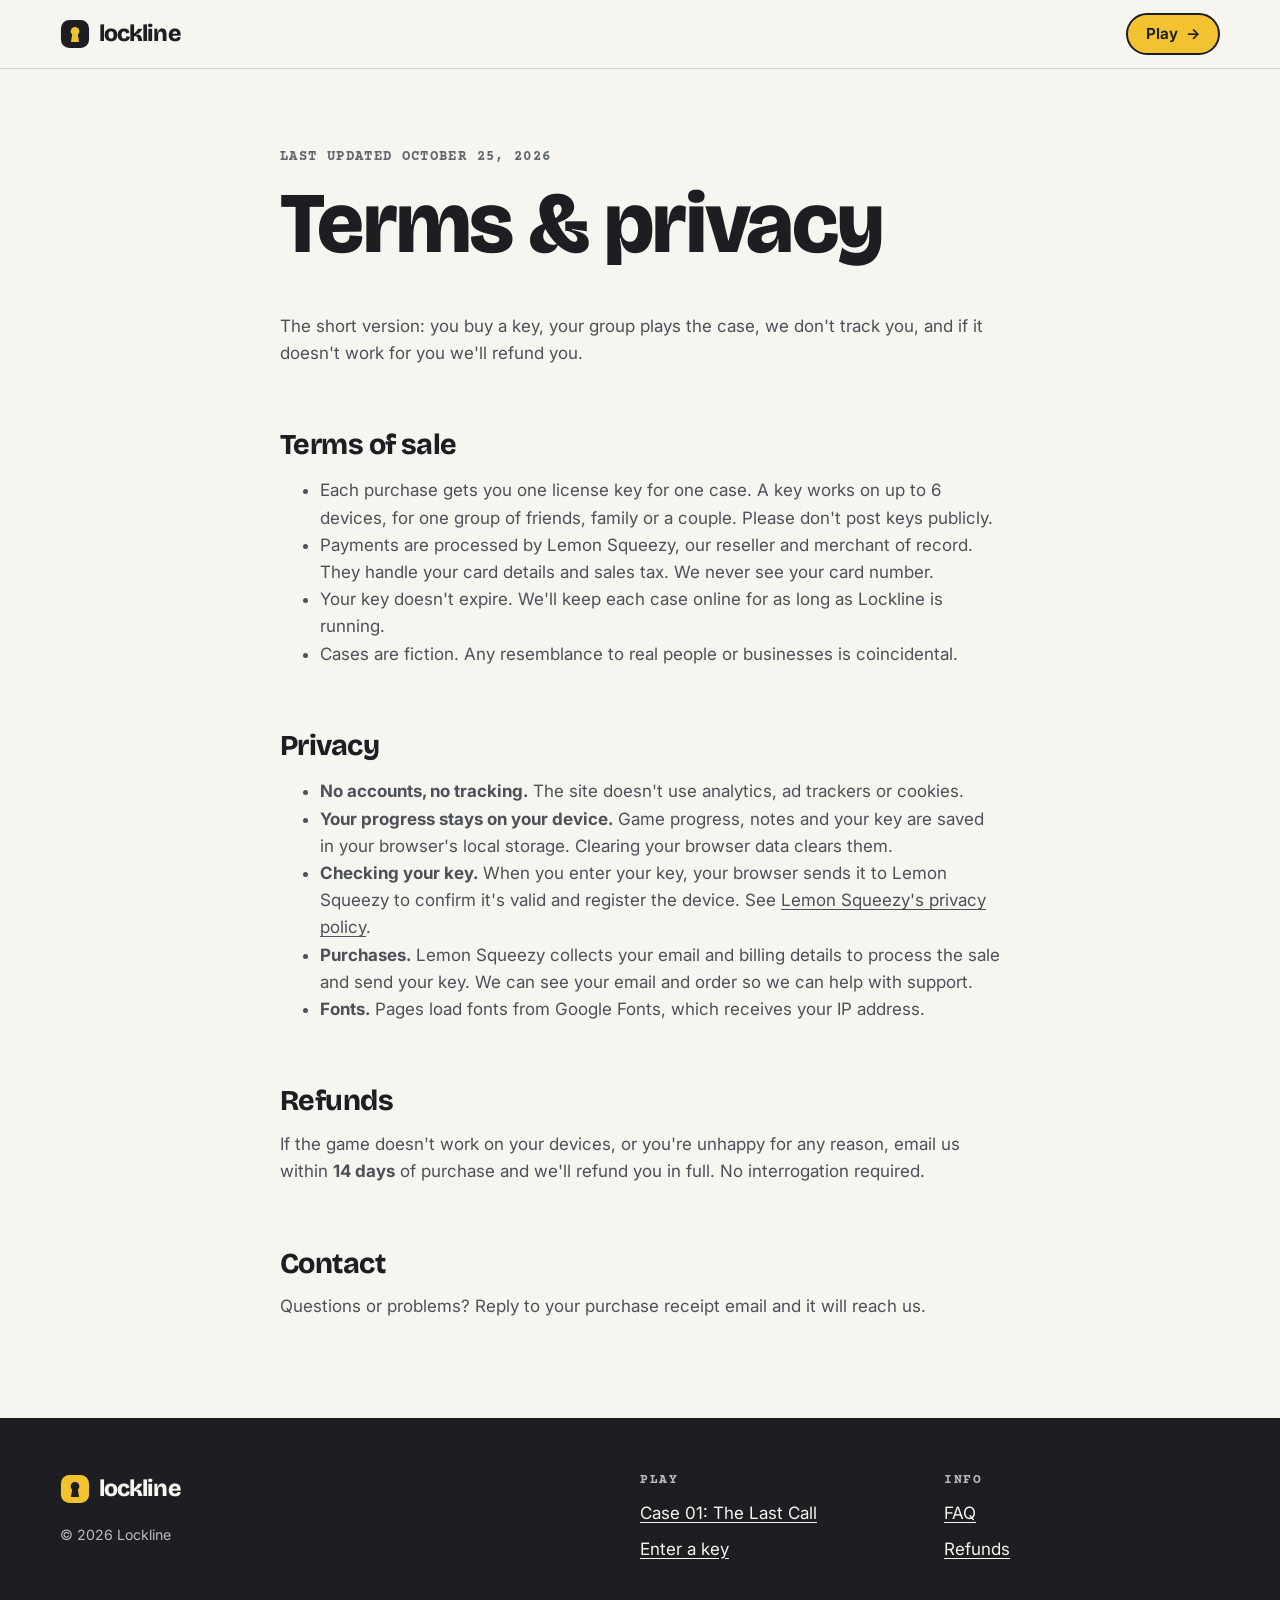
==== legal.html @ c9ddb19c "Lockline: home, Case 01 page, play flow and The Last Call Co-Authored-By: Claude Opus 5.5 <noreply@a" ====
<!doctype html>
<html lang="en">
<head>
<meta charset="utf-8">
<meta name="viewport" content="width=device-width, initial-scale=1">
<title>Terms &amp; Privacy · Lockline</title>
<meta name="description" content="Lockline terms of sale, privacy policy and refund policy.">
<meta name="theme-color" content="#f6f5f0">
<link rel="icon" href="images/favicon.svg" type="image/svg+xml">
<link rel="preconnect" href="https://fonts.googleapis.com">
<link rel="preconnect" href="https://fonts.gstatic.com" crossorigin>
<link rel="stylesheet" href="https://fonts.googleapis.com/css2?family=Bricolage+Grotesque:opsz,wght@12..96,400..800&family=Courier+Prime:wght@400;700&family=Inter:wght@400..700&display=swap">
<link rel="stylesheet" href="css/site.css">
<style>
  .legal { max-width: 720px; padding: clamp(40px, 7vw, 80px) 0; }
  .legal h2 { font-size: 1.8rem; margin-top: 2.2em; scroll-margin-top: 90px; }
  .legal p, .legal li { color: var(--ink-2); }
  .legal .updated { font: 700 .85rem var(--f-type); color: var(--mute); text-transform: uppercase; letter-spacing: .1em; }
</style>
</head>
<body>
<a class="skip" href="#main">Skip to content</a>
<header class="nav">
  <div class="wrap">
    <a class="logo" href="./" aria-label="Lockline home">
      <svg viewBox="0 0 32 32" aria-hidden="true"><rect x="1" y="1" width="30" height="30" rx="9" fill="#1c1e21"/><circle cx="16" cy="13" r="4.6" fill="#f2c230"/><path d="M13.2 15.5h5.6l1.6 9h-8.8z" fill="#f2c230"/></svg>
      lockline
    </a>
    <a class="btn btn--tape" href="play.html">Play <span class="arrow" aria-hidden="true">→</span></a>
  </div>
</header>

<main id="main" class="wrap legal">
  <p class="updated">Last updated October 25, 2026</p>
  <h1>Terms &amp; privacy</h1>
  <p>The short version: you buy a key, your group plays the case, we don't track you, and if it doesn't work for you we'll refund you.</p>

  <h2 id="terms">Terms of sale</h2>
  <ul>
    <li>Each purchase gets you one license key for one case. A key works on up to 6 devices, for one group of friends, family or a couple. Please don't post keys publicly.</li>
    <li>Payments are processed by Lemon Squeezy, our reseller and merchant of record. They handle your card details and sales tax. We never see your card number.</li>
    <li>Your key doesn't expire. We'll keep each case online for as long as Lockline is running.</li>
    <li>Cases are fiction. Any resemblance to real people or businesses is coincidental.</li>
  </ul>

  <h2 id="privacy">Privacy</h2>
  <ul>
    <li><strong>No accounts, no tracking.</strong> The site doesn't use analytics, ad trackers or cookies.</li>
    <li><strong>Your progress stays on your device.</strong> Game progress, notes and your key are saved in your browser's local storage. Clearing your browser data clears them.</li>
    <li><strong>Checking your key.</strong> When you enter your key, your browser sends it to Lemon Squeezy to confirm it's valid and register the device. See <a href="https://www.lemonsqueezy.com/privacy">Lemon Squeezy's privacy policy</a>.</li>
    <li><strong>Purchases.</strong> Lemon Squeezy collects your email and billing details to process the sale and send your key. We can see your email and order so we can help with support.</li>
    <li><strong>Fonts.</strong> Pages load fonts from Google Fonts, which receives your IP address.</li>
  </ul>

  <h2 id="refunds">Refunds</h2>
  <p>If the game doesn't work on your devices, or you're unhappy for any reason, email us within <strong>14 days</strong> of purchase and we'll refund you in full. No interrogation required.</p>

  <h2 id="contact">Contact</h2>
  <p id="contact-line">Questions or problems? Reply to your purchase receipt email and it will reach us.</p>
</main>

<footer>
  <div class="wrap">
    <div>
      <a class="logo" href="./"><svg viewBox="0 0 32 32" aria-hidden="true" width="30" height="30"><rect x="1" y="1" width="30" height="30" rx="9" fill="#f2c230"/><circle cx="16" cy="13" r="4.6" fill="#1c1e21"/><path d="M13.2 15.5h5.6l1.6 9h-8.8z" fill="#1c1e21"/></svg>lockline</a>
      <small>© <span data-year></span> Lockline</small>
    </div>
    <div><h4>Play</h4><ul><li><a href="rooms/the-last-call.html">Case 01: The Last Call</a></li><li><a href="play.html">Enter a key</a></li></ul></div>
    <div><h4>Info</h4><ul><li><a href="./#faq">FAQ</a></li><li><a href="#refunds">Refunds</a></li></ul></div>
  </div>
</footer>
<script src="js/config.js"></script>
<script src="js/site.js"></script>
<script>
  if (LOCKLINE.supportEmail) document.getElementById("contact-line").innerHTML = `Questions or problems? Email <a href="mailto:${LOCKLINE.supportEmail}">${LOCKLINE.supportEmail}</a>.`;
</script>
</body>
</html>
---- css/site.css ----
/* Lockline — shared styles
   Palette: Figma "Ink wash" (charcoal / cool gray / ivory) + one bright accent (Visme three-color rule).
   Tape yellow is only ever a fill behind charcoal text, never text on ivory. */
:root {
  --ivory: #f6f5f0;
  --gray: #e6e6e1;
  --gray-2: #d6d6cf;
  --char: #1c1e21;
  --ink-2: #4c5158;
  --mute: #62676e;
  --tape: #f2c230;
  --tape-deep: #e0ac12;
  --err: #b3261e;
  --ok: #2e6b3f;
  --line: #1c1e2122;

  --f-head: "Bricolage Grotesque", system-ui, sans-serif;
  --f-body: "Inter", system-ui, sans-serif;
  --f-type: "Courier Prime", "Courier New", monospace;

  --r: 14px;
  --r-sm: 8px;
  --shadow: 0 1px 0 #1c1e2110, 0 10px 30px -12px #1c1e2140;
  --wrap: 1160px;
  --ease: cubic-bezier(.2, .8, .2, 1);
}

*, *::before, *::after { box-sizing: border-box; }
html { -webkit-text-size-adjust: 100%; scroll-behavior: smooth; }
body {
  margin: 0;
  background: var(--ivory);
  color: var(--char);
  font: 400 1.0625rem/1.6 var(--f-body);
  font-optical-sizing: auto;
}
img, svg { display: block; max-width: 100%; }
a { color: inherit; text-underline-offset: 3px; }
h1, h2, h3, h4 { font-family: var(--f-head); line-height: 1.05; margin: 0 0 .5em; letter-spacing: -.02em; }
h1 { font-size: clamp(2.6rem, 7vw, 5.4rem); font-weight: 800; }
h2 { font-size: clamp(2rem, 4.4vw, 3.2rem); font-weight: 750; }
h3 { font-size: 1.35rem; font-weight: 700; letter-spacing: -.01em; }
p { margin: 0 0 1em; }
.wrap { width: min(var(--wrap), 100% - 32px); margin-inline: auto; }

:focus-visible { outline: 3px solid var(--char); outline-offset: 3px; border-radius: 4px; box-shadow: 0 0 0 6px var(--tape); }
[hidden] { display: none !important; }
[tabindex="-1"]:focus { outline: none; box-shadow: none; }
.skip { position: absolute; left: 12px; top: -60px; z-index: 100; background: var(--tape); color: var(--char); padding: 10px 16px; border-radius: var(--r-sm); font-weight: 700; text-decoration: none; transition: top .2s; }
.skip:focus { top: 12px; }
.sr-only { position: absolute; width: 1px; height: 1px; overflow: hidden; clip: rect(0 0 0 0); white-space: nowrap; }

/* ---------- buttons ---------- */
.btn {
  --bg: var(--char); --fg: var(--ivory);
  display: inline-flex; align-items: center; justify-content: center; gap: .5em;
  min-height: 48px; padding: 0 22px;
  border: 2px solid var(--char); border-radius: 999px;
  background: var(--bg); color: var(--fg);
  font: 650 1rem/1 var(--f-body); text-decoration: none; cursor: pointer;
  transition: transform .18s var(--ease), box-shadow .18s var(--ease), background .18s;
}
.btn:hover { transform: translateY(-2px); box-shadow: 0 6px 0 -1px var(--char); }
.btn:active { transform: translateY(1px); box-shadow: none; }
.btn--tape { --bg: var(--tape); --fg: var(--char); }
.btn--ghost { --bg: transparent; --fg: var(--char); }
.btn[disabled], .btn[aria-disabled="true"] { opacity: .55; cursor: not-allowed; transform: none; box-shadow: none; }
.btn .arrow { transition: transform .18s var(--ease); }
.btn:hover .arrow { transform: translateX(3px); }

.chip { display: inline-flex; align-items: center; gap: 6px; padding: 4px 12px; border-radius: 999px; background: var(--gray); font: 600 .85rem/1.6 var(--f-body); }
.chip--tape { background: var(--tape); }
.eyebrow { font: 700 .8rem/1 var(--f-type); text-transform: uppercase; letter-spacing: .14em; color: var(--ink-2); margin-bottom: 14px; display: block; }

/* ---------- nav ---------- */
.nav { position: sticky; top: 0; z-index: 50; background: color-mix(in srgb, var(--ivory) 88%, transparent); backdrop-filter: blur(10px); border-bottom: 1px solid var(--line); }
.nav .wrap { display: flex; align-items: center; justify-content: space-between; min-height: 68px; gap: 16px; }
.logo { display: inline-flex; align-items: center; gap: 9px; font: 800 1.45rem/1 var(--f-head); letter-spacing: -.04em; text-decoration: none; }
.logo svg { width: 30px; height: 30px; }
.nav ul { display: flex; gap: 26px; list-style: none; margin: 0; padding: 0; }
.nav ul a { text-decoration: none; font-weight: 550; color: var(--ink-2); }
.nav ul a:hover { color: var(--char); text-decoration: underline; }
.nav .btn { min-height: 42px; padding: 0 18px; font-size: .95rem; }
@media (max-width: 760px) { .nav ul { display: none; } }

/* ---------- tape strip ---------- */
.tape-strip { background: var(--tape); border-block: 2px solid var(--char); overflow: hidden; white-space: nowrap; font: 700 .9rem/1 var(--f-type); text-transform: uppercase; letter-spacing: .12em; padding: 13px 0; }
.tape-strip span { display: inline-block; padding-right: 2.5em; }
.tape-strip .track { display: inline-block; animation: tape 38s linear infinite; }
@keyframes tape { to { transform: translateX(-50%); } }

/* ---------- sections ---------- */
section { padding: clamp(64px, 9vw, 120px) 0; }
.section-head { max-width: 680px; margin-bottom: 44px; }
.section-head p { color: var(--ink-2); font-size: 1.12rem; }
.alt { background: var(--gray); }

/* ---------- footer ---------- */
footer { background: var(--char); color: var(--gray); padding: 56px 0 40px; }
footer a { color: var(--ivory); }
footer .wrap { display: grid; gap: 28px; grid-template-columns: 2fr 1fr 1fr; }
footer .logo { color: var(--ivory); }
footer small { color: #b9bcc0; display: block; margin-top: 12px; }
footer ul { list-style: none; padding: 0; margin: 0; display: grid; gap: 8px; }
footer h4 { font: 700 .8rem/1 var(--f-type); letter-spacing: .12em; text-transform: uppercase; color: #b9bcc0; margin-bottom: 14px; }
@media (max-width: 760px) { footer .wrap { grid-template-columns: 1fr; } }

/* ---------- paper / evidence ---------- */
.paper { background: #fff; border: 1px solid var(--gray-2); border-radius: var(--r-sm); box-shadow: var(--shadow); }
.typed { font-family: var(--f-type); }
.stamp { display: inline-block; border: 3px solid currentColor; padding: 4px 12px; font: 700 .95rem/1 var(--f-type); letter-spacing: .14em; text-transform: uppercase; transform: rotate(-6deg); border-radius: 4px; }

/* ---------- reveal on scroll ---------- */
.reveal { opacity: 0; transform: translateY(18px); transition: opacity .6s var(--ease), transform .6s var(--ease); }
.reveal.in { opacity: 1; transform: none; }

@media (prefers-reduced-motion: reduce) {
  *, *::before, *::after { animation: none !important; transition: none !important; scroll-behavior: auto !important; }
  .reveal { opacity: 1; transform: none; }
}
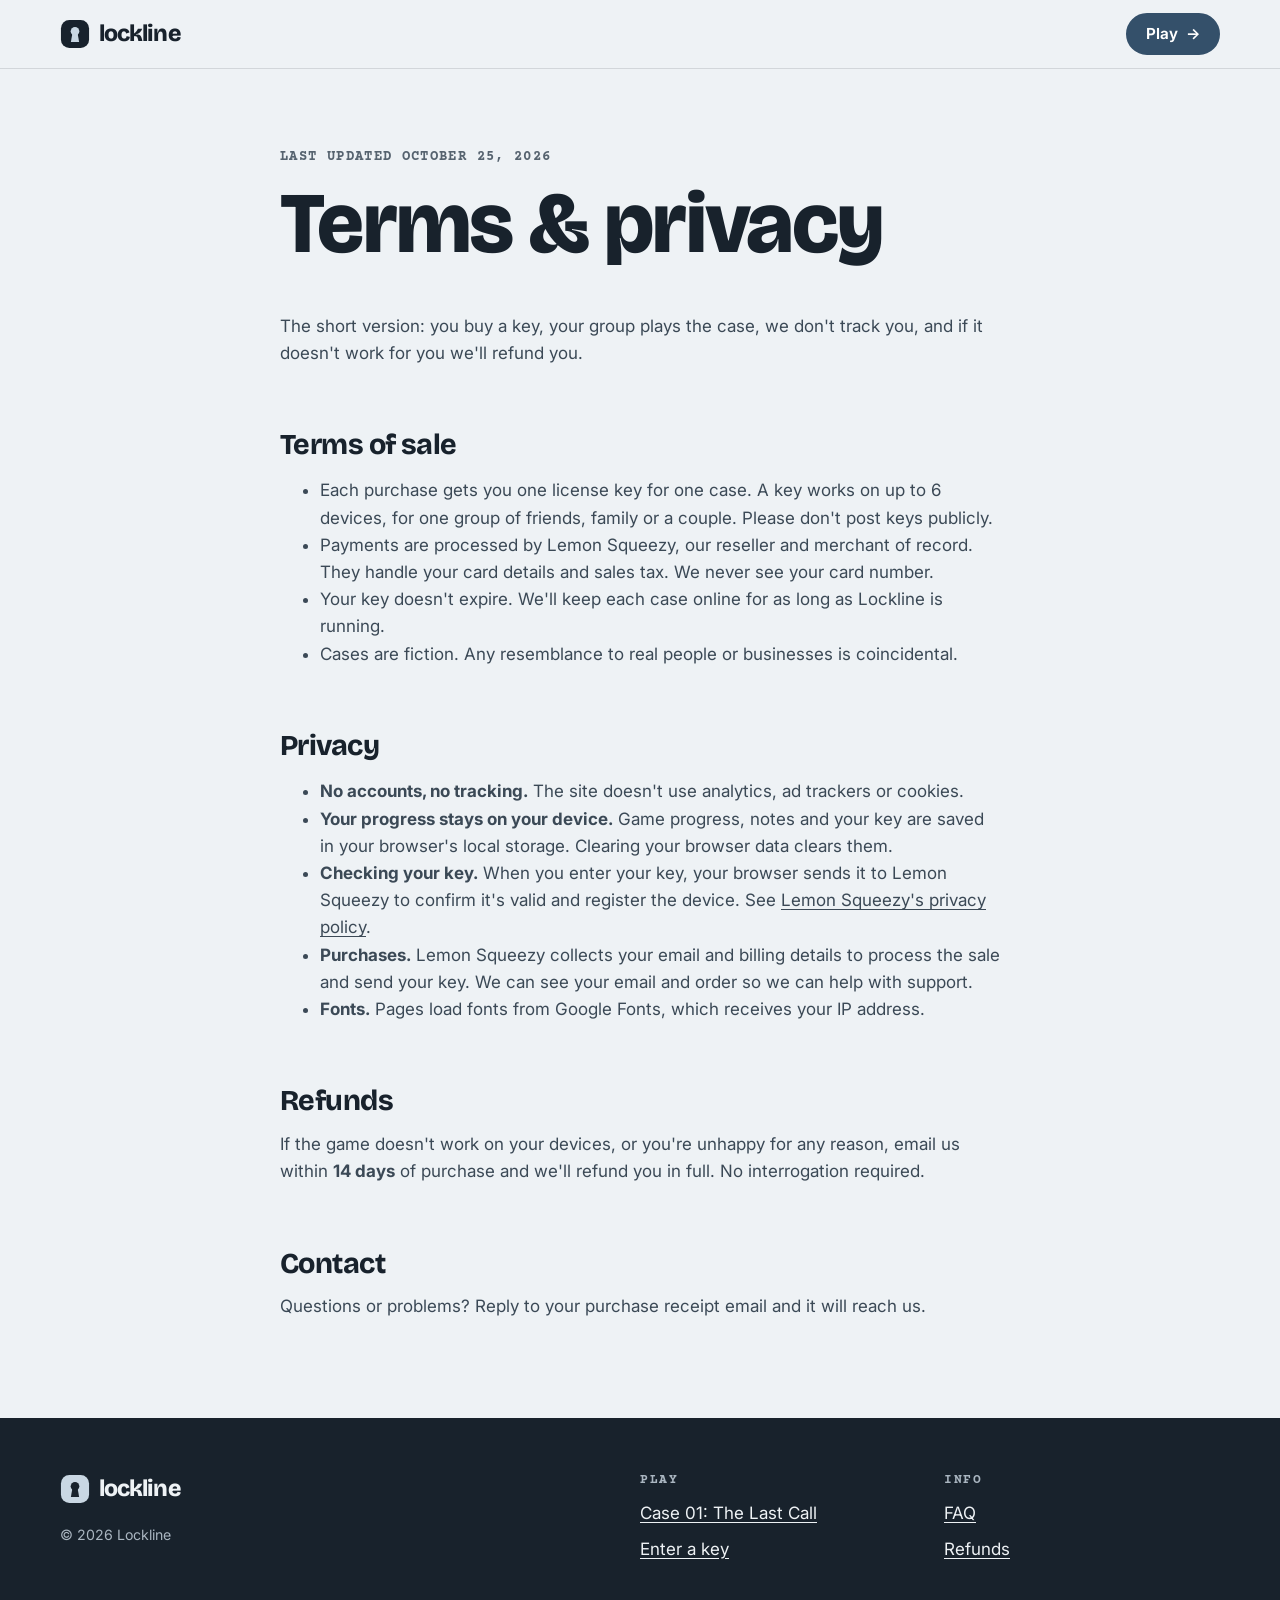
==== commit a9423ca0: "Hero: 'One team', no highlight, no grid, no mini-lock; switch to Figma Stormy morning palette. Co-Au" ====
--- a/legal.html
+++ b/legal.html
@@ -5,7 +5,7 @@
 <meta name="viewport" content="width=device-width, initial-scale=1">
 <title>Terms &amp; Privacy · Lockline</title>
 <meta name="description" content="Lockline terms of sale, privacy policy and refund policy.">
-<meta name="theme-color" content="#f6f5f0">
+<meta name="theme-color" content="#eef2f5">
 <link rel="icon" href="images/favicon.svg" type="image/svg+xml">
 <link rel="preconnect" href="https://fonts.googleapis.com">
 <link rel="preconnect" href="https://fonts.gstatic.com" crossorigin>
@@ -23,7 +23,7 @@
 <header class="nav">
   <div class="wrap">
     <a class="logo" href="./" aria-label="Lockline home">
-      <svg viewBox="0 0 32 32" aria-hidden="true"><rect x="1" y="1" width="30" height="30" rx="9" fill="#1c1e21"/><circle cx="16" cy="13" r="4.6" fill="#f2c230"/><path d="M13.2 15.5h5.6l1.6 9h-8.8z" fill="#f2c230"/></svg>
+      <svg viewBox="0 0 32 32" aria-hidden="true"><rect x="1" y="1" width="30" height="30" rx="9" fill="#18222c"/><circle cx="16" cy="13" r="4.6" fill="#c9d7e3"/><path d="M13.2 15.5h5.6l1.6 9h-8.8z" fill="#c9d7e3"/></svg>
       lockline
     </a>
     <a class="btn btn--tape" href="play.html">Play <span class="arrow" aria-hidden="true">→</span></a>
@@ -62,7 +62,7 @@
 <footer>
   <div class="wrap">
     <div>
-      <a class="logo" href="./"><svg viewBox="0 0 32 32" aria-hidden="true" width="30" height="30"><rect x="1" y="1" width="30" height="30" rx="9" fill="#f2c230"/><circle cx="16" cy="13" r="4.6" fill="#1c1e21"/><path d="M13.2 15.5h5.6l1.6 9h-8.8z" fill="#1c1e21"/></svg>lockline</a>
+      <a class="logo" href="./"><svg viewBox="0 0 32 32" aria-hidden="true" width="30" height="30"><rect x="1" y="1" width="30" height="30" rx="9" fill="#c9d7e3"/><circle cx="16" cy="13" r="4.6" fill="#18222c"/><path d="M13.2 15.5h5.6l1.6 9h-8.8z" fill="#18222c"/></svg>lockline</a>
       <small>© <span data-year></span> Lockline</small>
     </div>
     <div><h4>Play</h4><ul><li><a href="rooms/the-last-call.html">Case 01: The Last Call</a></li><li><a href="play.html">Enter a key</a></li></ul></div>
--- a/css/site.css
+++ b/css/site.css
@@ -1,18 +1,19 @@
 /* Lockline — shared styles
-   Palette: Figma "Ink wash" (charcoal / cool gray / ivory) + one bright accent (Visme three-color rule).
-   Tape yellow is only ever a fill behind charcoal text, never text on ivory. */
+   Palette: Figma "Stormy morning" (blue-gray / slate / steel), one solid background, no bright accent.
+   --tape is a pale steel fill behind dark text; --steel is the main button with white text. */
 :root {
-  --ivory: #f6f5f0;
-  --gray: #e6e6e1;
-  --gray-2: #d6d6cf;
-  --char: #1c1e21;
-  --ink-2: #4c5158;
-  --mute: #62676e;
-  --tape: #f2c230;
-  --tape-deep: #e0ac12;
+  --ivory: #eef2f5;
+  --gray: #dfe6ec;
+  --gray-2: #c7d1da;
+  --char: #18222c;
+  --ink-2: #3b4956;
+  --mute: #56636f;
+  --tape: #c9d7e3;
+  --tape-deep: #a9bccb;
+  --steel: #34506a;
   --err: #b3261e;
   --ok: #2e6b3f;
-  --line: #1c1e2122;
+  --line: #18222c22;
 
   --f-head: "Bricolage Grotesque", system-ui, sans-serif;
   --f-body: "Inter", system-ui, sans-serif;
@@ -20,7 +21,7 @@
 
   --r: 14px;
   --r-sm: 8px;
-  --shadow: 0 1px 0 #1c1e2110, 0 10px 30px -12px #1c1e2140;
+  --shadow: 0 1px 0 #18222c10, 0 10px 30px -12px #18222c40;
   --wrap: 1160px;
   --ease: cubic-bezier(.2, .8, .2, 1);
 }
@@ -62,7 +63,7 @@
 }
 .btn:hover { transform: translateY(-2px); box-shadow: 0 6px 0 -1px var(--char); }
 .btn:active { transform: translateY(1px); box-shadow: none; }
-.btn--tape { --bg: var(--tape); --fg: var(--char); }
+.btn--tape { --bg: var(--steel); --fg: #fff; border-color: var(--steel); }
 .btn--ghost { --bg: transparent; --fg: var(--char); }
 .btn[disabled], .btn[aria-disabled="true"] { opacity: .55; cursor: not-allowed; transform: none; box-shadow: none; }
 .btn .arrow { transition: transform .18s var(--ease); }
@@ -100,9 +101,9 @@
 footer a { color: var(--ivory); }
 footer .wrap { display: grid; gap: 28px; grid-template-columns: 2fr 1fr 1fr; }
 footer .logo { color: var(--ivory); }
-footer small { color: #b9bcc0; display: block; margin-top: 12px; }
+footer small { color: #aab6c1; display: block; margin-top: 12px; }
 footer ul { list-style: none; padding: 0; margin: 0; display: grid; gap: 8px; }
-footer h4 { font: 700 .8rem/1 var(--f-type); letter-spacing: .12em; text-transform: uppercase; color: #b9bcc0; margin-bottom: 14px; }
+footer h4 { font: 700 .8rem/1 var(--f-type); letter-spacing: .12em; text-transform: uppercase; color: #aab6c1; margin-bottom: 14px; }
 @media (max-width: 760px) { footer .wrap { grid-template-columns: 1fr; } }
 
 /* ---------- paper / evidence ---------- */
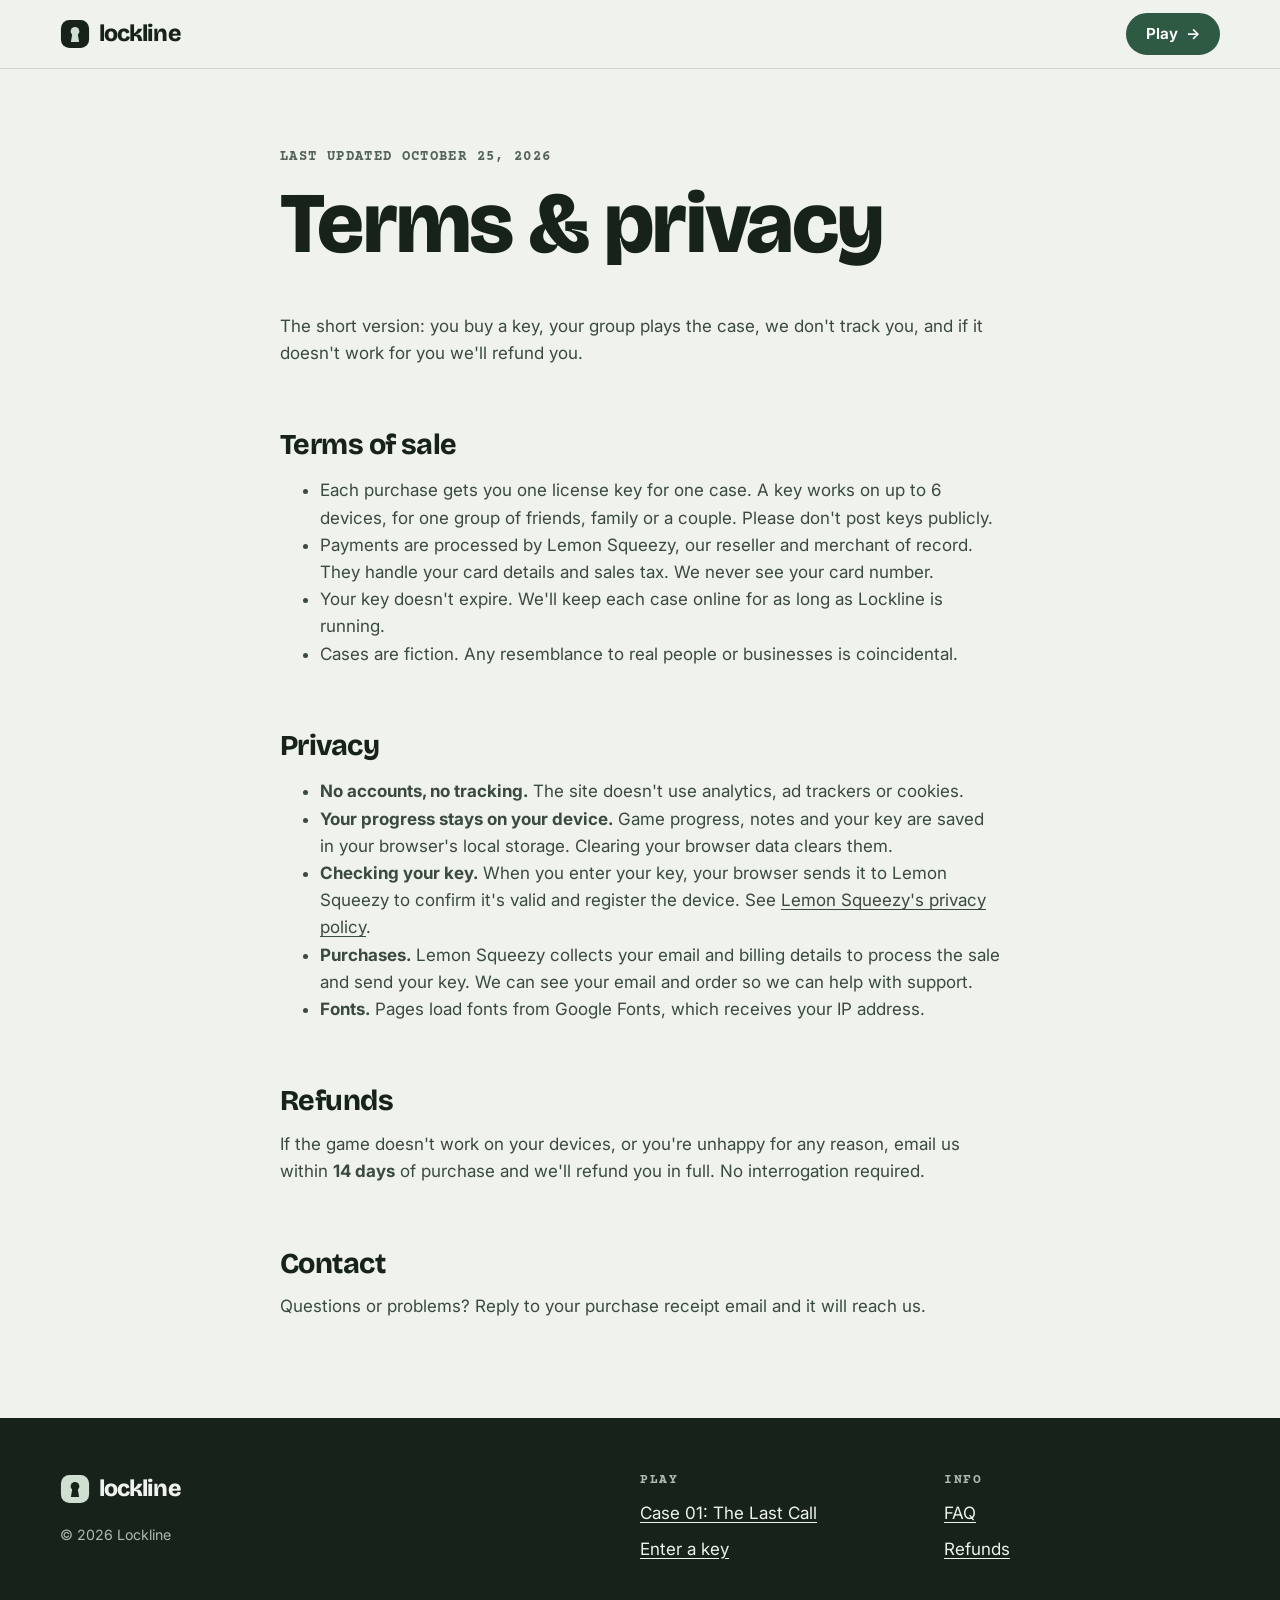
==== commit 9e65556b: "Remove homepage case list; switch to Figma Lush forest palette. Co-Authored-By: Claude Opus 5.5 <nor" ====
--- a/legal.html
+++ b/legal.html
@@ -5,7 +5,7 @@
 <meta name="viewport" content="width=device-width, initial-scale=1">
 <title>Terms &amp; Privacy · Lockline</title>
 <meta name="description" content="Lockline terms of sale, privacy policy and refund policy.">
-<meta name="theme-color" content="#eef2f5">
+<meta name="theme-color" content="#eff2ed">
 <link rel="icon" href="images/favicon.svg" type="image/svg+xml">
 <link rel="preconnect" href="https://fonts.googleapis.com">
 <link rel="preconnect" href="https://fonts.gstatic.com" crossorigin>
@@ -23,7 +23,7 @@
 <header class="nav">
   <div class="wrap">
     <a class="logo" href="./" aria-label="Lockline home">
-      <svg viewBox="0 0 32 32" aria-hidden="true"><rect x="1" y="1" width="30" height="30" rx="9" fill="#18222c"/><circle cx="16" cy="13" r="4.6" fill="#c9d7e3"/><path d="M13.2 15.5h5.6l1.6 9h-8.8z" fill="#c9d7e3"/></svg>
+      <svg viewBox="0 0 32 32" aria-hidden="true"><rect x="1" y="1" width="30" height="30" rx="9" fill="#17221b"/><circle cx="16" cy="13" r="4.6" fill="#cfe0d2"/><path d="M13.2 15.5h5.6l1.6 9h-8.8z" fill="#cfe0d2"/></svg>
       lockline
     </a>
     <a class="btn btn--tape" href="play.html">Play <span class="arrow" aria-hidden="true">→</span></a>
@@ -62,7 +62,7 @@
 <footer>
   <div class="wrap">
     <div>
-      <a class="logo" href="./"><svg viewBox="0 0 32 32" aria-hidden="true" width="30" height="30"><rect x="1" y="1" width="30" height="30" rx="9" fill="#c9d7e3"/><circle cx="16" cy="13" r="4.6" fill="#18222c"/><path d="M13.2 15.5h5.6l1.6 9h-8.8z" fill="#18222c"/></svg>lockline</a>
+      <a class="logo" href="./"><svg viewBox="0 0 32 32" aria-hidden="true" width="30" height="30"><rect x="1" y="1" width="30" height="30" rx="9" fill="#cfe0d2"/><circle cx="16" cy="13" r="4.6" fill="#17221b"/><path d="M13.2 15.5h5.6l1.6 9h-8.8z" fill="#17221b"/></svg>lockline</a>
       <small>© <span data-year></span> Lockline</small>
     </div>
     <div><h4>Play</h4><ul><li><a href="rooms/the-last-call.html">Case 01: The Last Call</a></li><li><a href="play.html">Enter a key</a></li></ul></div>
--- a/css/site.css
+++ b/css/site.css
@@ -1,19 +1,19 @@
 /* Lockline — shared styles
-   Palette: Figma "Stormy morning" (blue-gray / slate / steel), one solid background, no bright accent.
-   --tape is a pale steel fill behind dark text; --steel is the main button with white text. */
+   Palette: Figma "Lush forest" (sage gray / deep green / forest), one solid background, no bright accent.
+   --tape is a pale green fill behind dark text; --brand is the main button with white text. */
 :root {
-  --ivory: #eef2f5;
-  --gray: #dfe6ec;
-  --gray-2: #c7d1da;
-  --char: #18222c;
-  --ink-2: #3b4956;
-  --mute: #56636f;
-  --tape: #c9d7e3;
-  --tape-deep: #a9bccb;
-  --steel: #34506a;
+  --ivory: #eff2ed;
+  --gray: #e1e8e0;
+  --gray-2: #c9d4c8;
+  --char: #17221b;
+  --ink-2: #3a4a40;
+  --mute: #55645a;
+  --tape: #cfe0d2;
+  --tape-deep: #a9c4ae;
+  --brand: #2e5a43;
   --err: #b3261e;
   --ok: #2e6b3f;
-  --line: #18222c22;
+  --line: #17221b22;
 
   --f-head: "Bricolage Grotesque", system-ui, sans-serif;
   --f-body: "Inter", system-ui, sans-serif;
@@ -21,7 +21,7 @@
 
   --r: 14px;
   --r-sm: 8px;
-  --shadow: 0 1px 0 #18222c10, 0 10px 30px -12px #18222c40;
+  --shadow: 0 1px 0 #17221b10, 0 10px 30px -12px #17221b40;
   --wrap: 1160px;
   --ease: cubic-bezier(.2, .8, .2, 1);
 }
@@ -63,7 +63,7 @@
 }
 .btn:hover { transform: translateY(-2px); box-shadow: 0 6px 0 -1px var(--char); }
 .btn:active { transform: translateY(1px); box-shadow: none; }
-.btn--tape { --bg: var(--steel); --fg: #fff; border-color: var(--steel); }
+.btn--tape { --bg: var(--brand); --fg: #fff; border-color: var(--brand); }
 .btn--ghost { --bg: transparent; --fg: var(--char); }
 .btn[disabled], .btn[aria-disabled="true"] { opacity: .55; cursor: not-allowed; transform: none; box-shadow: none; }
 .btn .arrow { transition: transform .18s var(--ease); }
@@ -101,9 +101,9 @@
 footer a { color: var(--ivory); }
 footer .wrap { display: grid; gap: 28px; grid-template-columns: 2fr 1fr 1fr; }
 footer .logo { color: var(--ivory); }
-footer small { color: #aab6c1; display: block; margin-top: 12px; }
+footer small { color: #adbcb1; display: block; margin-top: 12px; }
 footer ul { list-style: none; padding: 0; margin: 0; display: grid; gap: 8px; }
-footer h4 { font: 700 .8rem/1 var(--f-type); letter-spacing: .12em; text-transform: uppercase; color: #aab6c1; margin-bottom: 14px; }
+footer h4 { font: 700 .8rem/1 var(--f-type); letter-spacing: .12em; text-transform: uppercase; color: #adbcb1; margin-bottom: 14px; }
 @media (max-width: 760px) { footer .wrap { grid-template-columns: 1fr; } }
 
 /* ---------- paper / evidence ---------- */
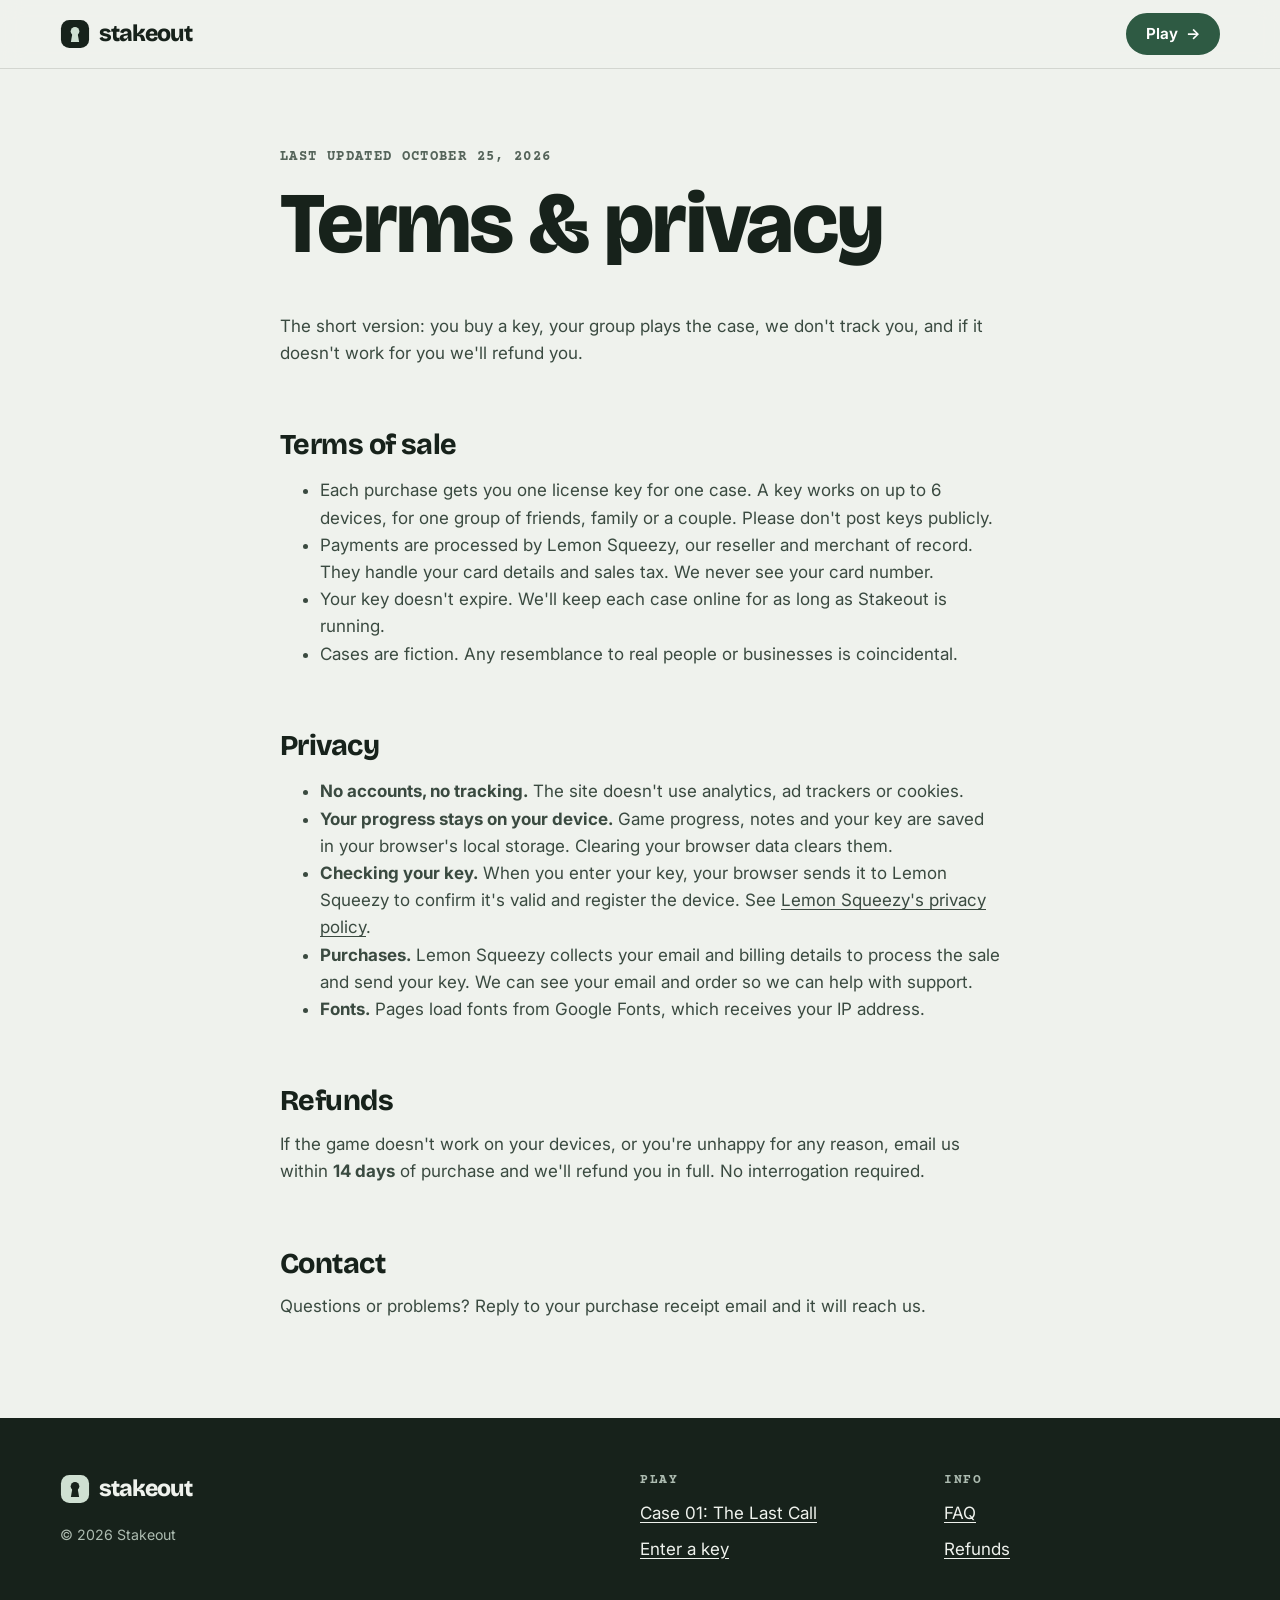
==== commit dc343fd4: "Rename the site from Lockline to Stakeout. Co-Authored-By: Claude Opus 5.5 <noreply@anthropic.com>" ====
--- a/legal.html
+++ b/legal.html
@@ -3,8 +3,8 @@
 <head>
 <meta charset="utf-8">
 <meta name="viewport" content="width=device-width, initial-scale=1">
-<title>Terms &amp; Privacy · Lockline</title>
-<meta name="description" content="Lockline terms of sale, privacy policy and refund policy.">
+<title>Terms &amp; Privacy · Stakeout</title>
+<meta name="description" content="Stakeout terms of sale, privacy policy and refund policy.">
 <meta name="theme-color" content="#eff2ed">
 <link rel="icon" href="images/favicon.svg" type="image/svg+xml">
 <link rel="preconnect" href="https://fonts.googleapis.com">
@@ -22,9 +22,9 @@
 <a class="skip" href="#main">Skip to content</a>
 <header class="nav">
   <div class="wrap">
-    <a class="logo" href="./" aria-label="Lockline home">
+    <a class="logo" href="./" aria-label="Stakeout home">
       <svg viewBox="0 0 32 32" aria-hidden="true"><rect x="1" y="1" width="30" height="30" rx="9" fill="#17221b"/><circle cx="16" cy="13" r="4.6" fill="#cfe0d2"/><path d="M13.2 15.5h5.6l1.6 9h-8.8z" fill="#cfe0d2"/></svg>
-      lockline
+      stakeout
     </a>
     <a class="btn btn--tape" href="play.html">Play <span class="arrow" aria-hidden="true">→</span></a>
   </div>
@@ -39,7 +39,7 @@
   <ul>
     <li>Each purchase gets you one license key for one case. A key works on up to 6 devices, for one group of friends, family or a couple. Please don't post keys publicly.</li>
     <li>Payments are processed by Lemon Squeezy, our reseller and merchant of record. They handle your card details and sales tax. We never see your card number.</li>
-    <li>Your key doesn't expire. We'll keep each case online for as long as Lockline is running.</li>
+    <li>Your key doesn't expire. We'll keep each case online for as long as Stakeout is running.</li>
     <li>Cases are fiction. Any resemblance to real people or businesses is coincidental.</li>
   </ul>
 
@@ -62,8 +62,8 @@
 <footer>
   <div class="wrap">
     <div>
-      <a class="logo" href="./"><svg viewBox="0 0 32 32" aria-hidden="true" width="30" height="30"><rect x="1" y="1" width="30" height="30" rx="9" fill="#cfe0d2"/><circle cx="16" cy="13" r="4.6" fill="#17221b"/><path d="M13.2 15.5h5.6l1.6 9h-8.8z" fill="#17221b"/></svg>lockline</a>
-      <small>© <span data-year></span> Lockline</small>
+      <a class="logo" href="./"><svg viewBox="0 0 32 32" aria-hidden="true" width="30" height="30"><rect x="1" y="1" width="30" height="30" rx="9" fill="#cfe0d2"/><circle cx="16" cy="13" r="4.6" fill="#17221b"/><path d="M13.2 15.5h5.6l1.6 9h-8.8z" fill="#17221b"/></svg>stakeout</a>
+      <small>© <span data-year></span> Stakeout</small>
     </div>
     <div><h4>Play</h4><ul><li><a href="rooms/the-last-call.html">Case 01: The Last Call</a></li><li><a href="play.html">Enter a key</a></li></ul></div>
     <div><h4>Info</h4><ul><li><a href="./#faq">FAQ</a></li><li><a href="#refunds">Refunds</a></li></ul></div>
--- a/css/site.css
+++ b/css/site.css
@@ -1,4 +1,4 @@
-/* Lockline — shared styles
+/* Stakeout — shared styles
    Palette: Figma "Lush forest" (sage gray / deep green / forest), one solid background, no bright accent.
    --tape is a pale green fill behind dark text; --brand is the main button with white text. */
 :root {
@@ -84,12 +84,6 @@
 .nav .btn { min-height: 42px; padding: 0 18px; font-size: .95rem; }
 @media (max-width: 760px) { .nav ul { display: none; } }
 
-/* ---------- tape strip ---------- */
-.tape-strip { background: var(--tape); border-block: 2px solid var(--char); overflow: hidden; white-space: nowrap; font: 700 .9rem/1 var(--f-type); text-transform: uppercase; letter-spacing: .12em; padding: 13px 0; }
-.tape-strip span { display: inline-block; padding-right: 2.5em; }
-.tape-strip .track { display: inline-block; animation: tape 38s linear infinite; }
-@keyframes tape { to { transform: translateX(-50%); } }
-
 /* ---------- sections ---------- */
 section { padding: clamp(64px, 9vw, 120px) 0; }
 .section-head { max-width: 680px; margin-bottom: 44px; }
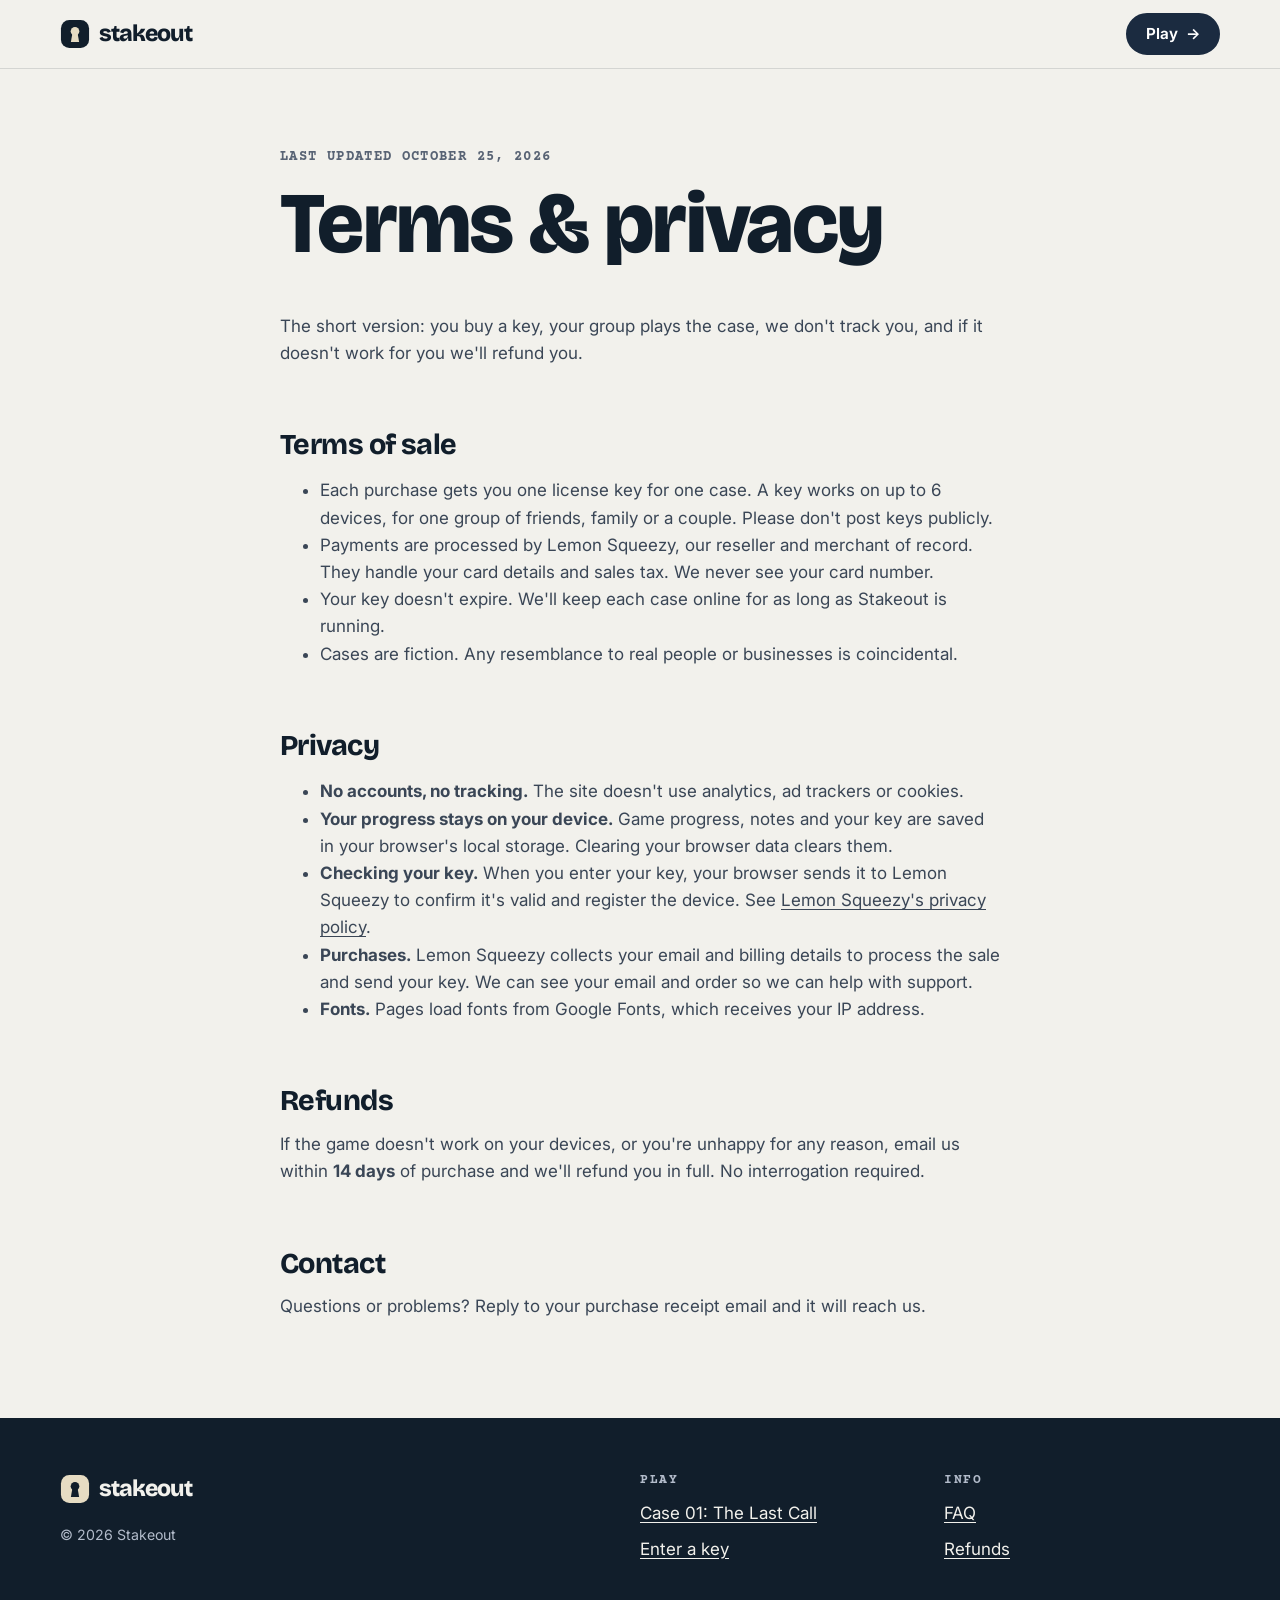
==== commit 2b4289b1: "Homepage hero: the new photo, with a navy, brass and paper palette taken from it. Co-Authored-By: Cl" ====
--- a/legal.html
+++ b/legal.html
@@ -5,7 +5,7 @@
 <meta name="viewport" content="width=device-width, initial-scale=1">
 <title>Terms &amp; Privacy · Stakeout</title>
 <meta name="description" content="Stakeout terms of sale, privacy policy and refund policy.">
-<meta name="theme-color" content="#eff2ed">
+<meta name="theme-color" content="#f2f1ec">
 <link rel="icon" href="images/favicon.svg" type="image/svg+xml">
 <link rel="preconnect" href="https://fonts.googleapis.com">
 <link rel="preconnect" href="https://fonts.gstatic.com" crossorigin>
@@ -23,7 +23,7 @@
 <header class="nav">
   <div class="wrap">
     <a class="logo" href="./" aria-label="Stakeout home">
-      <svg viewBox="0 0 32 32" aria-hidden="true"><rect x="1" y="1" width="30" height="30" rx="9" fill="#17221b"/><circle cx="16" cy="13" r="4.6" fill="#cfe0d2"/><path d="M13.2 15.5h5.6l1.6 9h-8.8z" fill="#cfe0d2"/></svg>
+      <svg viewBox="0 0 32 32" aria-hidden="true"><rect x="1" y="1" width="30" height="30" rx="9" fill="#111e2b"/><circle cx="16" cy="13" r="4.6" fill="#e6dcc3"/><path d="M13.2 15.5h5.6l1.6 9h-8.8z" fill="#e6dcc3"/></svg>
       stakeout
     </a>
     <a class="btn btn--tape" href="play.html">Play <span class="arrow" aria-hidden="true">→</span></a>
@@ -62,7 +62,7 @@
 <footer>
   <div class="wrap">
     <div>
-      <a class="logo" href="./"><svg viewBox="0 0 32 32" aria-hidden="true" width="30" height="30"><rect x="1" y="1" width="30" height="30" rx="9" fill="#cfe0d2"/><circle cx="16" cy="13" r="4.6" fill="#17221b"/><path d="M13.2 15.5h5.6l1.6 9h-8.8z" fill="#17221b"/></svg>stakeout</a>
+      <a class="logo" href="./"><svg viewBox="0 0 32 32" aria-hidden="true" width="30" height="30"><rect x="1" y="1" width="30" height="30" rx="9" fill="#e6dcc3"/><circle cx="16" cy="13" r="4.6" fill="#111e2b"/><path d="M13.2 15.5h5.6l1.6 9h-8.8z" fill="#111e2b"/></svg>stakeout</a>
       <small>© <span data-year></span> Stakeout</small>
     </div>
     <div><h4>Play</h4><ul><li><a href="rooms/the-last-call.html">Case 01: The Last Call</a></li><li><a href="play.html">Enter a key</a></li></ul></div>
--- a/css/site.css
+++ b/css/site.css
@@ -1,19 +1,21 @@
 /* Stakeout — shared styles
-   Palette: Figma "Lush forest" (sage gray / deep green / forest), one solid background, no bright accent.
-   --tape is a pale green fill behind dark text; --brand is the main button with white text. */
+   Palette: taken from the homepage photo (navy table, brass lock, paper cards). Light pages, navy ink.
+   --tape is a paper fill behind navy text; --brand is the main button with white text; --brass only on navy. */
 :root {
-  --ivory: #eff2ed;
-  --gray: #e1e8e0;
-  --gray-2: #c9d4c8;
-  --char: #17221b;
-  --ink-2: #3a4a40;
-  --mute: #55645a;
-  --tape: #cfe0d2;
-  --tape-deep: #a9c4ae;
-  --brand: #2e5a43;
+  --ivory: #f2f1ec;
+  --gray: #e6e3da;
+  --gray-2: #cfcabd;
+  --char: #111e2b;
+  --ink-2: #3a4656;
+  --mute: #586374;
+  --tape: #e6dcc3;
+  --tape-deep: #d3bb8b;
+  --brand: #1b2b40;
+  --night: #111e2b;
+  --brass: #d3bb8b;
   --err: #b3261e;
   --ok: #2e6b3f;
-  --line: #17221b22;
+  --line: #111e2b22;
 
   --f-head: "Bricolage Grotesque", system-ui, sans-serif;
   --f-body: "Inter", system-ui, sans-serif;
@@ -21,7 +23,7 @@
 
   --r: 14px;
   --r-sm: 8px;
-  --shadow: 0 1px 0 #17221b10, 0 10px 30px -12px #17221b40;
+  --shadow: 0 1px 0 #111e2b10, 0 10px 30px -12px #111e2b40;
   --wrap: 1160px;
   --ease: cubic-bezier(.2, .8, .2, 1);
 }
@@ -95,9 +97,9 @@
 footer a { color: var(--ivory); }
 footer .wrap { display: grid; gap: 28px; grid-template-columns: 2fr 1fr 1fr; }
 footer .logo { color: var(--ivory); }
-footer small { color: #adbcb1; display: block; margin-top: 12px; }
+footer small { color: #b3bccb; display: block; margin-top: 12px; }
 footer ul { list-style: none; padding: 0; margin: 0; display: grid; gap: 8px; }
-footer h4 { font: 700 .8rem/1 var(--f-type); letter-spacing: .12em; text-transform: uppercase; color: #adbcb1; margin-bottom: 14px; }
+footer h4 { font: 700 .8rem/1 var(--f-type); letter-spacing: .12em; text-transform: uppercase; color: #b3bccb; margin-bottom: 14px; }
 @media (max-width: 760px) { footer .wrap { grid-template-columns: 1fr; } }
 
 /* ---------- paper / evidence ---------- */
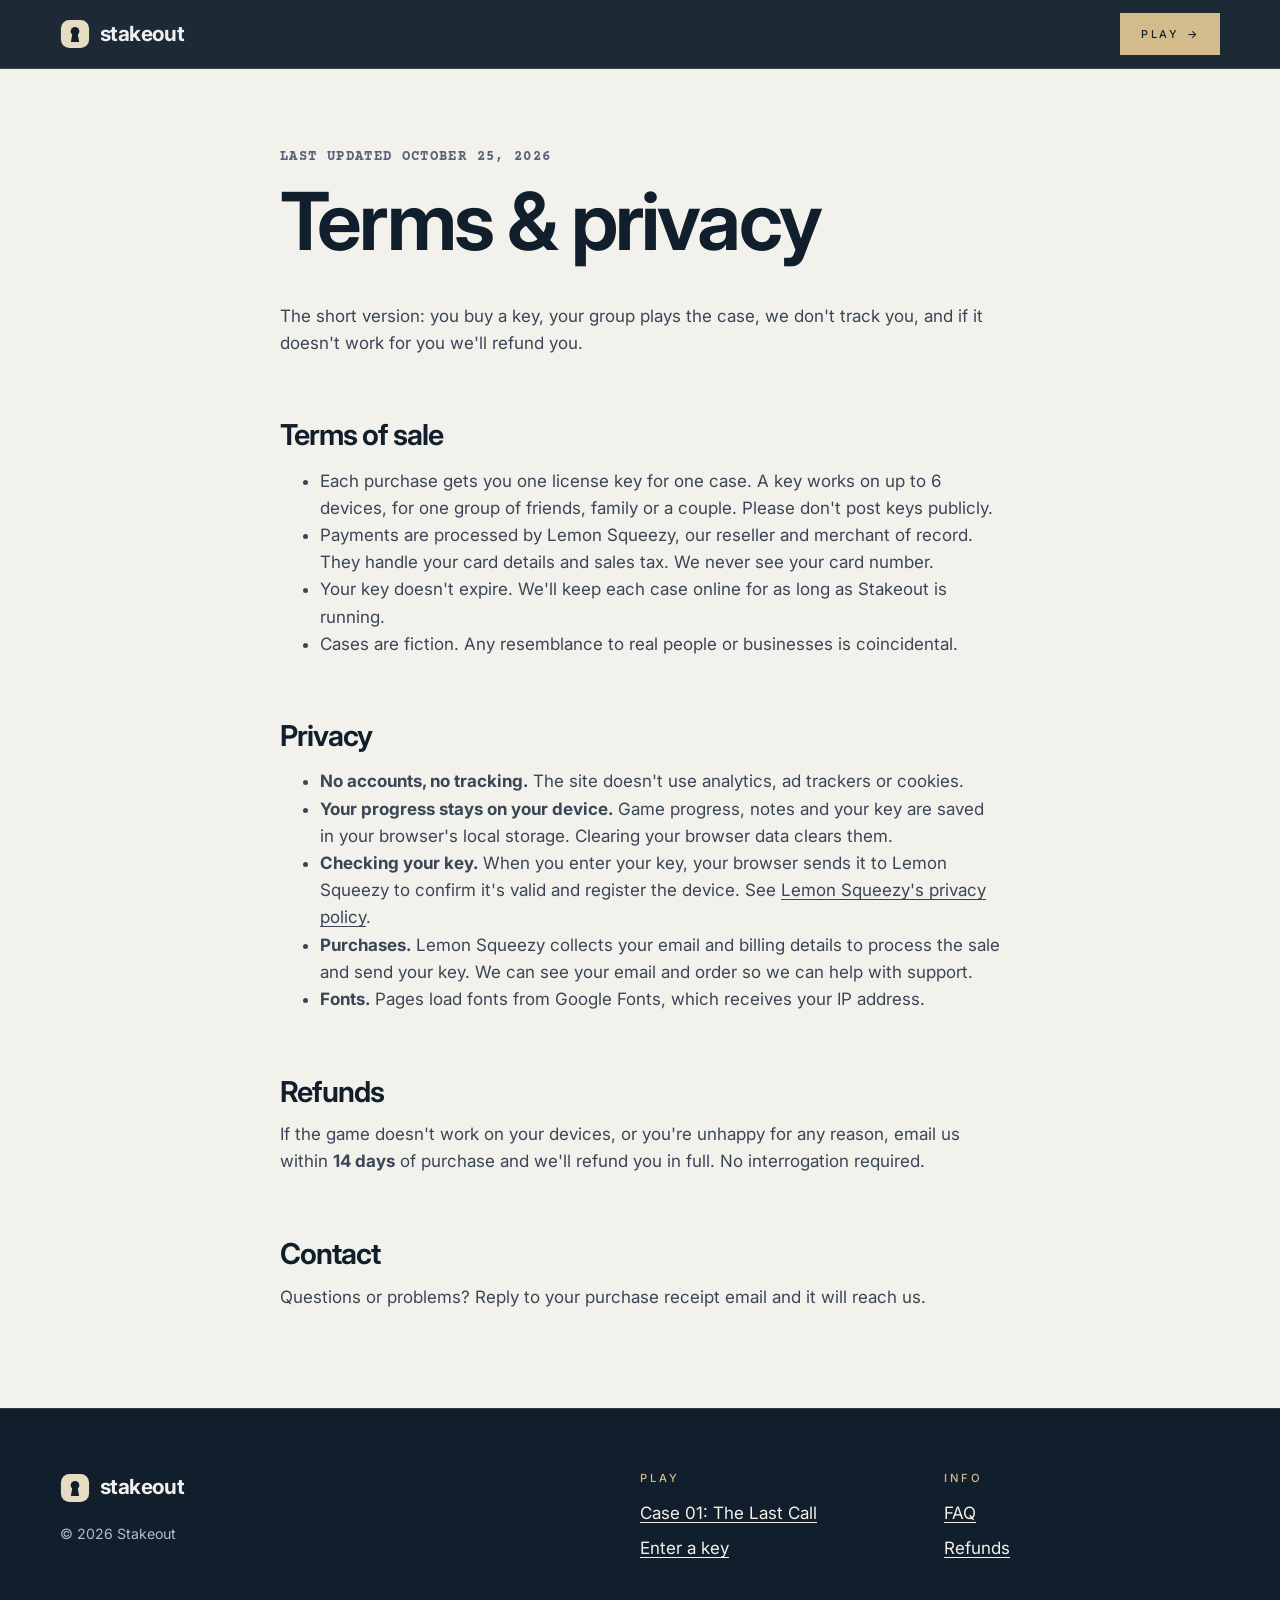
==== commit f630e5d4: "High-end look like F&L Studio and the references: night and cream sections, square spaced-caps butto" ====
--- a/legal.html
+++ b/legal.html
@@ -9,7 +9,7 @@
 <link rel="icon" href="images/favicon.svg" type="image/svg+xml">
 <link rel="preconnect" href="https://fonts.googleapis.com">
 <link rel="preconnect" href="https://fonts.gstatic.com" crossorigin>
-<link rel="stylesheet" href="https://fonts.googleapis.com/css2?family=Bricolage+Grotesque:opsz,wght@12..96,400..800&family=Courier+Prime:wght@400;700&family=Inter:wght@400..700&display=swap">
+<link rel="stylesheet" href="https://fonts.googleapis.com/css2?family=Courier+Prime:wght@400;700&family=Inter:wght@400..700&display=swap">
 <link rel="stylesheet" href="css/site.css">
 <style>
   .legal { max-width: 720px; padding: clamp(40px, 7vw, 80px) 0; }
--- a/css/site.css
+++ b/css/site.css
@@ -1,6 +1,9 @@
 /* Stakeout — shared styles
    Palette: taken from the homepage photo (navy table, brass lock, paper cards). Light pages, navy ink.
-   --tape is a paper fill behind navy text; --brand is the main button with white text; --brass only on navy. */
+   --tape is a paper fill behind navy text; --brand is the main button with white text; --brass only on navy,
+   --brass-ink for brass-colored text on cream.
+   Look: the high-end restaurant-site feel F&L Studio uses (Salt, Bel Piatto, Costa do Sol): night sections
+   alternating with cream ones, square buttons with spaced capitals, hairline labels, one accent word per heading. */
 :root {
   --ivory: #f2f1ec;
   --gray: #e6e3da;
@@ -13,16 +16,20 @@
   --brand: #1b2b40;
   --night: #111e2b;
   --brass: #d3bb8b;
+  --brass-ink: #7a5f2e;
+  --night-text: #eef0f2;
+  --night-muted: #b3bccb;
+  --night-line: #d3bb8b2e;
   --err: #b3261e;
   --ok: #2e6b3f;
   --line: #111e2b22;
 
-  --f-head: "Bricolage Grotesque", system-ui, sans-serif;
+  --f-head: "Inter", system-ui, sans-serif;
   --f-body: "Inter", system-ui, sans-serif;
   --f-type: "Courier Prime", "Courier New", monospace;
 
-  --r: 14px;
-  --r-sm: 8px;
+  --r: 0px;
+  --r-sm: 0px;
   --shadow: 0 1px 0 #111e2b10, 0 10px 30px -12px #111e2b40;
   --wrap: 1160px;
   --ease: cubic-bezier(.2, .8, .2, 1);
@@ -39,14 +46,18 @@
 }
 img, svg { display: block; max-width: 100%; }
 a { color: inherit; text-underline-offset: 3px; }
-h1, h2, h3, h4 { font-family: var(--f-head); line-height: 1.05; margin: 0 0 .5em; letter-spacing: -.02em; }
-h1 { font-size: clamp(2.6rem, 7vw, 5.4rem); font-weight: 800; }
-h2 { font-size: clamp(2rem, 4.4vw, 3.2rem); font-weight: 750; }
-h3 { font-size: 1.35rem; font-weight: 700; letter-spacing: -.01em; }
+h1, h2, h3, h4 { font-family: var(--f-head); line-height: 1.05; margin: 0 0 .5em; letter-spacing: -.035em; font-weight: 650; }
+h1 { font-size: clamp(2.6rem, 6.4vw, 5rem); }
+h2 { font-size: clamp(2rem, 4.4vw, 3.4rem); }
+h3 { font-size: 1.35rem; letter-spacing: -.02em; }
+/* one accent word per heading */
+h1 em, h2 em, h3 em { font-style: normal; color: var(--brass-ink); }
+.dark h1 em, .dark h2 em, .dark h3 em, .hero h1 em { color: var(--brass); }
 p { margin: 0 0 1em; }
 .wrap { width: min(var(--wrap), 100% - 32px); margin-inline: auto; }
 
-:focus-visible { outline: 3px solid var(--char); outline-offset: 3px; border-radius: 4px; box-shadow: 0 0 0 6px var(--tape); }
+:focus-visible { outline: 2px solid var(--brass-ink); outline-offset: 3px; }
+.dark :focus-visible, .hero :focus-visible, .nav :focus-visible, footer :focus-visible { outline-color: var(--brass); }
 [hidden] { display: none !important; }
 [tabindex="-1"]:focus { outline: none; box-shadow: none; }
 .skip { position: absolute; left: 12px; top: -60px; z-index: 100; background: var(--tape); color: var(--char); padding: 10px 16px; border-radius: var(--r-sm); font-weight: 700; text-decoration: none; transition: top .2s; }
@@ -54,56 +65,73 @@
 .sr-only { position: absolute; width: 1px; height: 1px; overflow: hidden; clip: rect(0 0 0 0); white-space: nowrap; }
 
 /* ---------- buttons ---------- */
+/* square, spaced capitals: filled navy (brass on night sections) plus an outlined one */
 .btn {
-  --bg: var(--char); --fg: var(--ivory);
-  display: inline-flex; align-items: center; justify-content: center; gap: .5em;
-  min-height: 48px; padding: 0 22px;
-  border: 2px solid var(--char); border-radius: 999px;
+  --bg: var(--char); --fg: var(--ivory); --bd: var(--char);
+  display: inline-flex; align-items: center; justify-content: center; gap: .7em; white-space: nowrap;
+  min-height: 50px; padding: 0 28px;
+  border: 1px solid var(--bd); border-radius: 0;
   background: var(--bg); color: var(--fg);
-  font: 650 1rem/1 var(--f-body); text-decoration: none; cursor: pointer;
-  transition: transform .18s var(--ease), box-shadow .18s var(--ease), background .18s;
+  font: 500 .75rem/1 var(--f-body); letter-spacing: .22em; text-transform: uppercase; text-decoration: none; cursor: pointer;
+  transition: background .25s, color .25s, border-color .25s, transform .25s;
 }
-.btn:hover { transform: translateY(-2px); box-shadow: 0 6px 0 -1px var(--char); }
-.btn:active { transform: translateY(1px); box-shadow: none; }
-.btn--tape { --bg: var(--brand); --fg: #fff; border-color: var(--brand); }
-.btn--ghost { --bg: transparent; --fg: var(--char); }
+.btn:hover { --bg: transparent; --fg: var(--char); }
+.btn:active { transform: scale(.98); }
+.btn--tape { --bg: var(--brand); --bd: var(--brand); --fg: #fff; }
+.btn--tape:hover { --bg: transparent; --fg: var(--brand); }
+.btn--ghost { --bg: transparent; --fg: var(--char); --bd: #111e2b59; }
+.btn--ghost:hover { --bg: var(--char); --fg: var(--ivory); --bd: var(--char); }
+.dark .btn--tape, .hero .btn--tape, .nav .btn--tape { --bg: var(--brass); --bd: var(--brass); --fg: var(--night); }
+.dark .btn--tape:hover, .hero .btn--tape:hover, .nav .btn--tape:hover { --bg: transparent; --fg: var(--brass); }
+.dark .btn--ghost, .hero .btn--ghost { --fg: var(--night-text); --bd: var(--night-line); }
+.dark .btn--ghost:hover, .hero .btn--ghost:hover { --bg: transparent; --fg: var(--brass); --bd: var(--brass); }
 .btn[disabled], .btn[aria-disabled="true"] { opacity: .55; cursor: not-allowed; transform: none; box-shadow: none; }
 .btn .arrow { transition: transform .18s var(--ease); }
 .btn:hover .arrow { transform: translateX(3px); }
 
-.chip { display: inline-flex; align-items: center; gap: 6px; padding: 4px 12px; border-radius: 999px; background: var(--gray); font: 600 .85rem/1.6 var(--f-body); }
+.chip { display: inline-flex; align-items: center; gap: 6px; padding: 5px 12px; border: 1px solid var(--gray-2); background: transparent; font: 500 .7rem/1.6 var(--f-body); letter-spacing: .2em; text-transform: uppercase; }
 .chip--tape { background: var(--tape); }
-.eyebrow { font: 700 .8rem/1 var(--f-type); text-transform: uppercase; letter-spacing: .14em; color: var(--ink-2); margin-bottom: 14px; display: block; }
+/* small spaced label with a hairline on each side */
+.eyebrow { display: inline-flex; align-items: center; gap: 14px; font: 500 .72rem/1 var(--f-body); text-transform: uppercase; letter-spacing: .32em; color: var(--brass-ink); margin-bottom: 22px; }
+.eyebrow::before, .eyebrow::after { content: ""; width: 28px; height: 1px; background: currentColor; opacity: .6; }
+.dark .eyebrow, .hero .eyebrow { color: var(--brass); }
 
 /* ---------- nav ---------- */
-.nav { position: sticky; top: 0; z-index: 50; background: color-mix(in srgb, var(--ivory) 88%, transparent); backdrop-filter: blur(10px); border-bottom: 1px solid var(--line); }
+.nav { position: sticky; top: 0; z-index: 50; background: #111e2bf2; backdrop-filter: blur(10px); border-bottom: 1px solid var(--night-line); color: var(--night-text); }
 .nav .wrap { display: flex; align-items: center; justify-content: space-between; min-height: 68px; gap: 16px; }
-.logo { display: inline-flex; align-items: center; gap: 9px; font: 800 1.45rem/1 var(--f-head); letter-spacing: -.04em; text-decoration: none; }
+.logo { display: inline-flex; align-items: center; gap: 10px; font: 700 1.3rem/1 var(--f-head); letter-spacing: -.03em; text-decoration: none; }
 .logo svg { width: 30px; height: 30px; }
-.nav ul { display: flex; gap: 26px; list-style: none; margin: 0; padding: 0; }
-.nav ul a { text-decoration: none; font-weight: 550; color: var(--ink-2); }
-.nav ul a:hover { color: var(--char); text-decoration: underline; }
-.nav .btn { min-height: 42px; padding: 0 18px; font-size: .95rem; }
+.nav .logo svg rect { fill: #e6dcc3; }
+.nav .logo svg circle, .nav .logo svg path { fill: #111e2b; }
+.nav ul { display: flex; gap: 32px; list-style: none; margin: 0 0 0 auto; padding: 0; }
+.nav ul a { text-decoration: none; font: 400 .72rem/1 var(--f-body); letter-spacing: .2em; text-transform: uppercase; color: var(--night-muted); transition: color .2s; }
+.nav ul a:hover, .nav ul a[aria-current] { color: var(--brass); }
+.nav .btn { min-height: 42px; padding: 0 20px; font-size: .68rem; }
 @media (max-width: 760px) { .nav ul { display: none; } }
 
 /* ---------- sections ---------- */
 section { padding: clamp(64px, 9vw, 120px) 0; }
-.section-head { max-width: 680px; margin-bottom: 44px; }
-.section-head p { color: var(--ink-2); font-size: 1.12rem; }
+.section-head { max-width: 720px; margin: 0 auto 56px; text-align: center; }
+.section-head p { color: var(--ink-2); font-size: 1.1rem; }
 .alt { background: var(--gray); }
+/* night sections */
+.dark { background: var(--night); color: var(--night-text); }
+.dark p, .dark li { color: var(--night-muted); }
+.dark strong { color: var(--night-text); }
+.dark .section-head p { color: var(--night-muted); }
 
 /* ---------- footer ---------- */
-footer { background: var(--char); color: var(--gray); padding: 56px 0 40px; }
+footer { background: var(--night); color: var(--gray); padding: 64px 0 44px; border-top: 1px solid var(--night-line); }
 footer a { color: var(--ivory); }
 footer .wrap { display: grid; gap: 28px; grid-template-columns: 2fr 1fr 1fr; }
 footer .logo { color: var(--ivory); }
 footer small { color: #b3bccb; display: block; margin-top: 12px; }
 footer ul { list-style: none; padding: 0; margin: 0; display: grid; gap: 8px; }
-footer h4 { font: 700 .8rem/1 var(--f-type); letter-spacing: .12em; text-transform: uppercase; color: #b3bccb; margin-bottom: 14px; }
+footer h4 { font: 500 .7rem/1 var(--f-body); letter-spacing: .28em; text-transform: uppercase; color: var(--brass); margin-bottom: 16px; }
 @media (max-width: 760px) { footer .wrap { grid-template-columns: 1fr; } }
 
 /* ---------- paper / evidence ---------- */
-.paper { background: #fff; border: 1px solid var(--gray-2); border-radius: var(--r-sm); box-shadow: var(--shadow); }
+.paper { background: #fffdf8; border: 1px solid var(--gray-2); }
 .typed { font-family: var(--f-type); }
 .stamp { display: inline-block; border: 3px solid currentColor; padding: 4px 12px; font: 700 .95rem/1 var(--f-type); letter-spacing: .14em; text-transform: uppercase; transform: rotate(-6deg); border-radius: 4px; }
 
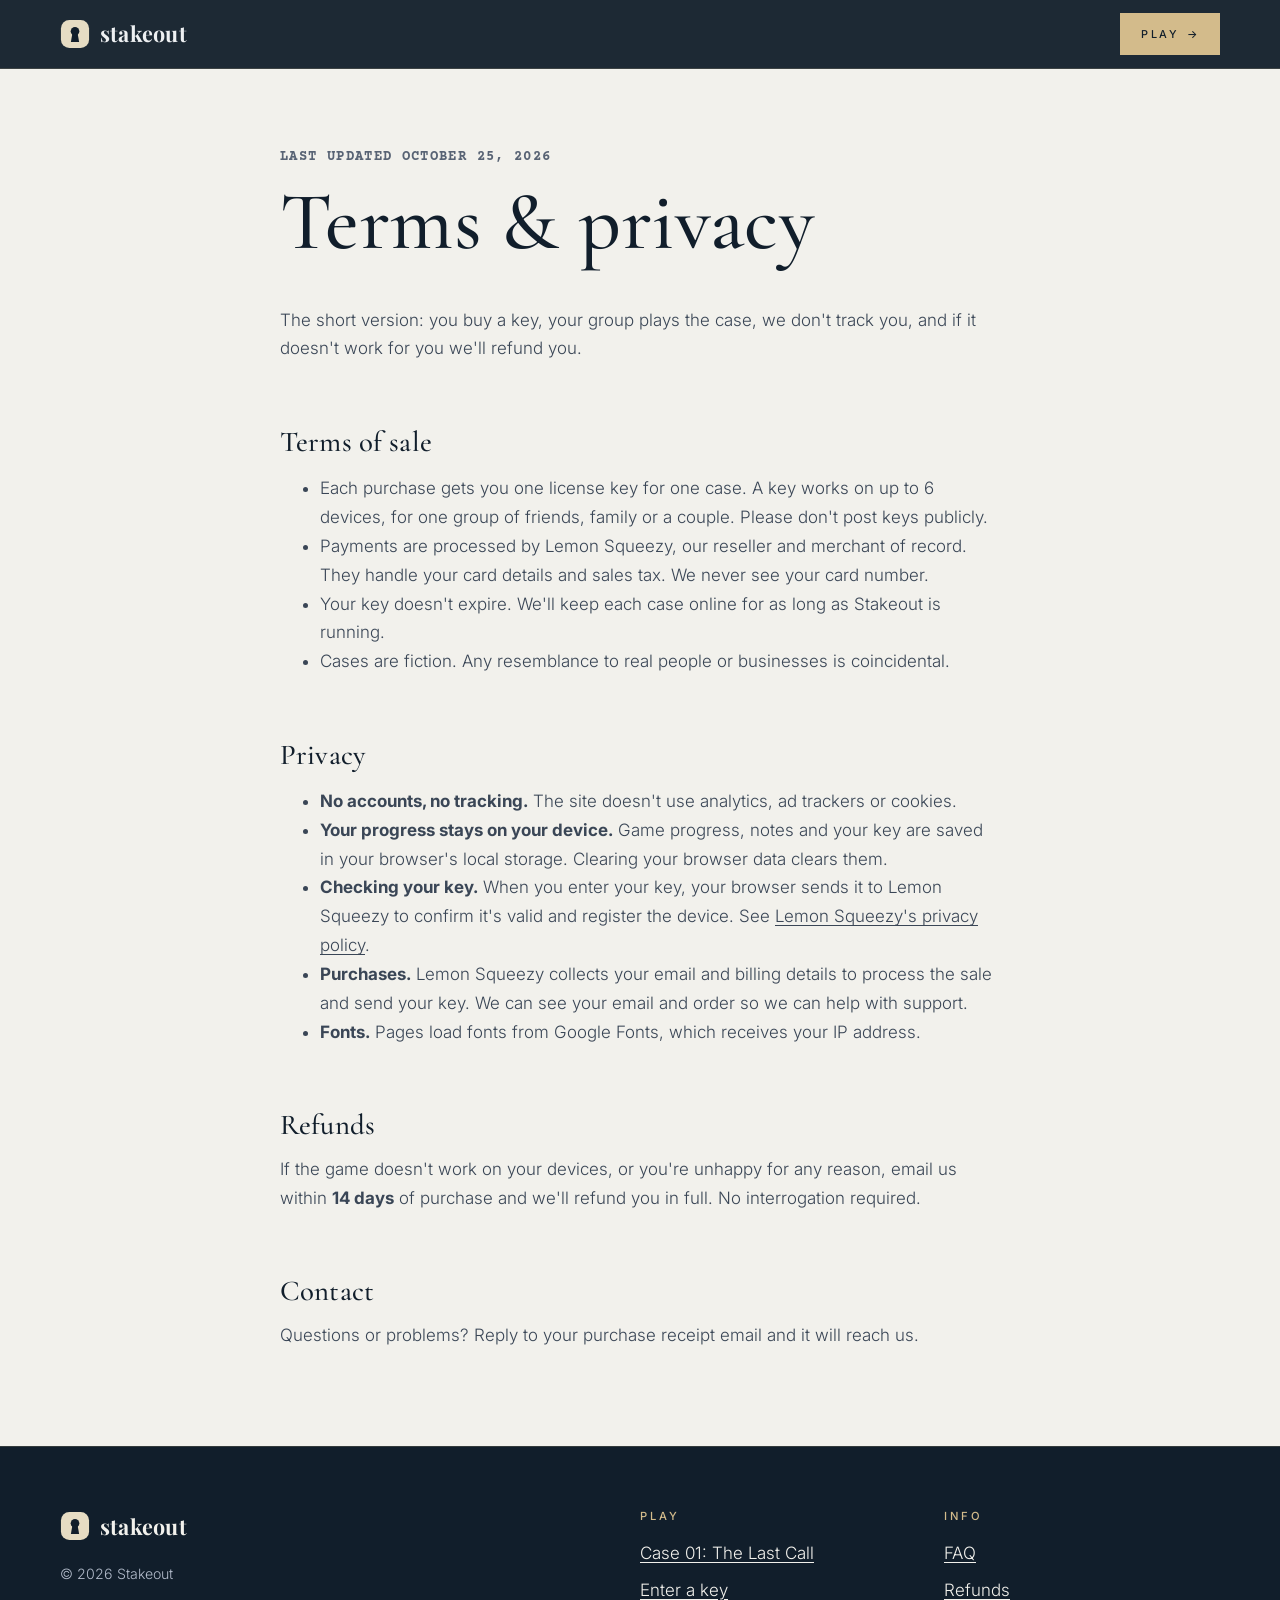
==== commit 9715ffed: "Salt-style homepage: three case panels with rotating pictures under a dark veil, centered Playfair n" ====
--- a/legal.html
+++ b/legal.html
@@ -9,7 +9,7 @@
 <link rel="icon" href="images/favicon.svg" type="image/svg+xml">
 <link rel="preconnect" href="https://fonts.googleapis.com">
 <link rel="preconnect" href="https://fonts.gstatic.com" crossorigin>
-<link rel="stylesheet" href="https://fonts.googleapis.com/css2?family=Courier+Prime:wght@400;700&family=Inter:wght@400..700&display=swap">
+<link rel="stylesheet" href="https://fonts.googleapis.com/css2?family=Cormorant+Garamond:ital,wght@0,500;0,600;1,400;1,500&family=Courier+Prime:wght@400;700&family=Inter:wght@300..700&family=Playfair+Display:wght@700&display=swap">
 <link rel="stylesheet" href="css/site.css">
 <style>
   .legal { max-width: 720px; padding: clamp(40px, 7vw, 80px) 0; }
--- a/css/site.css
+++ b/css/site.css
@@ -24,7 +24,8 @@
   --ok: #2e6b3f;
   --line: #111e2b22;
 
-  --f-head: "Inter", system-ui, sans-serif;
+  --f-head: "Cormorant Garamond", Georgia, serif;
+  --f-name: "Playfair Display", Georgia, serif;
   --f-body: "Inter", system-ui, sans-serif;
   --f-type: "Courier Prime", "Courier New", monospace;
 
@@ -41,17 +42,17 @@
   margin: 0;
   background: var(--ivory);
   color: var(--char);
-  font: 400 1.0625rem/1.6 var(--f-body);
+  font: 300 1.0625rem/1.7 var(--f-body);
   font-optical-sizing: auto;
 }
 img, svg { display: block; max-width: 100%; }
 a { color: inherit; text-underline-offset: 3px; }
-h1, h2, h3, h4 { font-family: var(--f-head); line-height: 1.05; margin: 0 0 .5em; letter-spacing: -.035em; font-weight: 650; }
-h1 { font-size: clamp(2.6rem, 6.4vw, 5rem); }
-h2 { font-size: clamp(2rem, 4.4vw, 3.4rem); }
-h3 { font-size: 1.35rem; letter-spacing: -.02em; }
-/* one accent word per heading */
-h1 em, h2 em, h3 em { font-style: normal; color: var(--brass-ink); }
+/* Salt's type: Cormorant Garamond headings with one italic brass word, light Inter body */
+h1, h2, h3, h4 { font-family: var(--f-head); line-height: 1.05; margin: 0 0 .5em; letter-spacing: .005em; font-weight: 500; }
+h1 { font-size: clamp(2.8rem, 6.4vw, 5.2rem); }
+h2 { font-size: clamp(2.3rem, 4.6vw, 3.7rem); }
+h3 { font-size: 1.6rem; font-weight: 600; }
+h1 em, h2 em, h3 em { font-style: italic; font-weight: 400; color: var(--brass-ink); }
 .dark h1 em, .dark h2 em, .dark h3 em, .hero h1 em { color: var(--brass); }
 p { margin: 0 0 1em; }
 .wrap { width: min(var(--wrap), 100% - 32px); margin-inline: auto; }
@@ -99,7 +100,7 @@
 /* ---------- nav ---------- */
 .nav { position: sticky; top: 0; z-index: 50; background: #111e2bf2; backdrop-filter: blur(10px); border-bottom: 1px solid var(--night-line); color: var(--night-text); }
 .nav .wrap { display: flex; align-items: center; justify-content: space-between; min-height: 68px; gap: 16px; }
-.logo { display: inline-flex; align-items: center; gap: 10px; font: 700 1.3rem/1 var(--f-head); letter-spacing: -.03em; text-decoration: none; }
+.logo { display: inline-flex; align-items: center; gap: 10px; font: 700 1.35rem/1 var(--f-name); letter-spacing: .01em; text-decoration: none; }
 .logo svg { width: 30px; height: 30px; }
 .nav .logo svg rect { fill: #e6dcc3; }
 .nav .logo svg circle, .nav .logo svg path { fill: #111e2b; }
@@ -116,6 +117,7 @@
 .alt { background: var(--gray); }
 /* night sections */
 .dark { background: var(--night); color: var(--night-text); }
+.dark--2 { background: #0c1621; }
 .dark p, .dark li { color: var(--night-muted); }
 .dark strong { color: var(--night-text); }
 .dark .section-head p { color: var(--night-muted); }
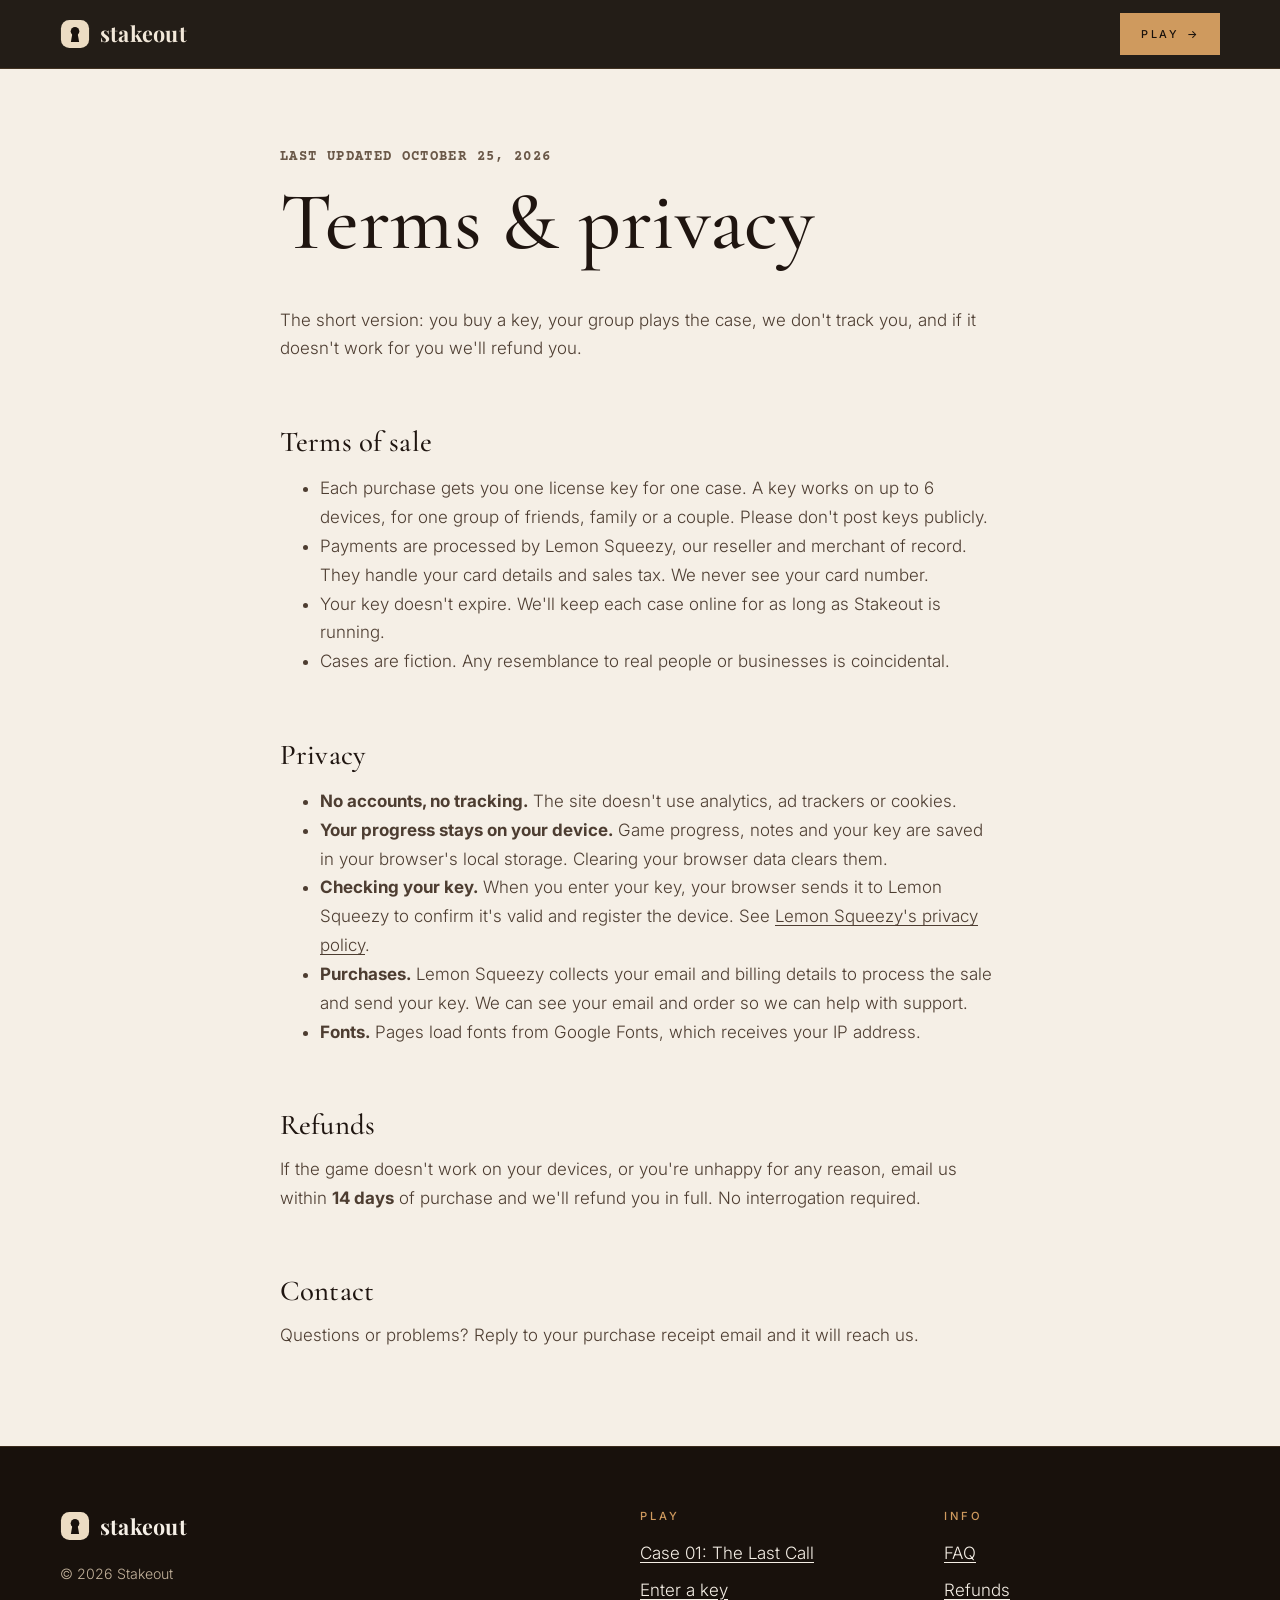
==== commit d4d50d77: "Three color options to choose from (?colors=a|b|c): Whiskey & smoke, Oxblood & gold, Graphite & embe" ====
--- a/legal.html
+++ b/legal.html
@@ -5,7 +5,8 @@
 <meta name="viewport" content="width=device-width, initial-scale=1">
 <title>Terms &amp; Privacy · Stakeout</title>
 <meta name="description" content="Stakeout terms of sale, privacy policy and refund policy.">
-<meta name="theme-color" content="#f2f1ec">
+<meta name="theme-color" content="#18110c">
+<script>try{var q=new URLSearchParams(location.search).get("colors");if(q&&/^[abc]$/.test(q))localStorage.setItem("stakeout-colors",q);var c=localStorage.getItem("stakeout-colors");if(c&&c!=="a")document.documentElement.dataset.palette=c}catch(e){}</script>
 <link rel="icon" href="images/favicon.svg" type="image/svg+xml">
 <link rel="preconnect" href="https://fonts.googleapis.com">
 <link rel="preconnect" href="https://fonts.gstatic.com" crossorigin>
--- a/css/site.css
+++ b/css/site.css
@@ -1,28 +1,29 @@
 /* Stakeout — shared styles
-   Palette: taken from the homepage photo (navy table, brass lock, paper cards). Light pages, navy ink.
-   --tape is a paper fill behind navy text; --brand is the main button with white text; --brass only on navy,
-   --brass-ink for brass-colored text on cream.
-   Look: the high-end restaurant-site feel F&L Studio uses (Salt, Bel Piatto, Costa do Sol): night sections
-   alternating with cream ones, square buttons with spaced capitals, hairline labels, one accent word per heading. */
+   Three color options to choose from, picked with ?colors=a|b|c (remembered on this device):
+   a · Whiskey & smoke (Figma "Chocolate truffle"), b · Oxblood & gold, c · Graphite & ember.
+   Each has a dark night color, a light paper color for the game screens, and one warm accent:
+   --brass is the accent on night sections, --brass-ink the darker accent for text on paper.
+   Look: Salt-style night sections, square spaced-caps buttons, hairline labels, one italic accent word per heading. */
 :root {
-  --ivory: #f2f1ec;
-  --gray: #e6e3da;
-  --gray-2: #cfcabd;
-  --char: #111e2b;
-  --ink-2: #3a4656;
-  --mute: #586374;
-  --tape: #e6dcc3;
-  --tape-deep: #d3bb8b;
-  --brand: #1b2b40;
-  --night: #111e2b;
-  --brass: #d3bb8b;
-  --brass-ink: #7a5f2e;
-  --night-text: #eef0f2;
-  --night-muted: #b3bccb;
-  --night-line: #d3bb8b2e;
+  --ivory: #f5efe6;
+  --gray: #ebe2d4;
+  --gray-2: #d6c9b5;
+  --char: #1f1510;
+  --ink-2: #4d3d31;
+  --mute: #6a5848;
+  --tape: #ecdcc3;
+  --tape-deep: #cf9a5e;
+  --brand: #3a2417;
+  --night: #18110c;
+  --night-2: #100b07;
+  --brass: #cf9a5e;
+  --brass-ink: #8a5626;
+  --night-text: #f2e8d9;
+  --night-muted: #c4b39c;
+  --night-line: color-mix(in srgb, #cf9a5e 18%, transparent);
   --err: #b3261e;
   --ok: #2e6b3f;
-  --line: #111e2b22;
+  --line: color-mix(in srgb, var(--char) 13%, transparent);
 
   --f-head: "Cormorant Garamond", Georgia, serif;
   --f-name: "Playfair Display", Georgia, serif;
@@ -31,9 +32,46 @@
 
   --r: 0px;
   --r-sm: 0px;
-  --shadow: 0 1px 0 #111e2b10, 0 10px 30px -12px #111e2b40;
+  --shadow: 0 1px 0 color-mix(in srgb, var(--char) 6%, transparent), 0 10px 30px -12px color-mix(in srgb, var(--char) 25%, transparent);
   --wrap: 1160px;
   --ease: cubic-bezier(.2, .8, .2, 1);
+}
+
+:root[data-palette="b"] {
+  --ivory: #f6f1ee;
+  --gray: #ece3df;
+  --gray-2: #d8c8c2;
+  --char: #241014;
+  --ink-2: #4f363a;
+  --mute: #6b5156;
+  --tape: #eedfd6;
+  --tape-deep: #d4b06a;
+  --brand: #5a1a22;
+  --night: #1a0c0f;
+  --night-2: #110709;
+  --brass: #d4b06a;
+  --brass-ink: #7f5f22;
+  --night-text: #f3e9e4;
+  --night-muted: #c9b1ab;
+  --night-line: color-mix(in srgb, #d4b06a 18%, transparent);
+}
+:root[data-palette="c"] {
+  --ivory: #f4f2ef;
+  --gray: #e7e4df;
+  --gray-2: #d1ccc5;
+  --char: #1a1a1a;
+  --ink-2: #45413c;
+  --mute: #625d57;
+  --tape: #efe2d4;
+  --tape-deep: #e0884a;
+  --brand: #262321;
+  --night: #141414;
+  --night-2: #0c0c0c;
+  --brass: #e0884a;
+  --brass-ink: #9a4a17;
+  --night-text: #efebe6;
+  --night-muted: #b8b1a9;
+  --night-line: color-mix(in srgb, #e0884a 18%, transparent);
 }
 
 *, *::before, *::after { box-sizing: border-box; }
@@ -80,7 +118,7 @@
 .btn:active { transform: scale(.98); }
 .btn--tape { --bg: var(--brand); --bd: var(--brand); --fg: #fff; }
 .btn--tape:hover { --bg: transparent; --fg: var(--brand); }
-.btn--ghost { --bg: transparent; --fg: var(--char); --bd: #111e2b59; }
+.btn--ghost { --bg: transparent; --fg: var(--char); --bd: color-mix(in srgb, var(--char) 35%, transparent); }
 .btn--ghost:hover { --bg: var(--char); --fg: var(--ivory); --bd: var(--char); }
 .dark .btn--tape, .hero .btn--tape, .nav .btn--tape { --bg: var(--brass); --bd: var(--brass); --fg: var(--night); }
 .dark .btn--tape:hover, .hero .btn--tape:hover, .nav .btn--tape:hover { --bg: transparent; --fg: var(--brass); }
@@ -98,12 +136,12 @@
 .dark .eyebrow, .hero .eyebrow { color: var(--brass); }
 
 /* ---------- nav ---------- */
-.nav { position: sticky; top: 0; z-index: 50; background: #111e2bf2; backdrop-filter: blur(10px); border-bottom: 1px solid var(--night-line); color: var(--night-text); }
+.nav { position: sticky; top: 0; z-index: 50; background: color-mix(in srgb, var(--night) 95%, transparent); backdrop-filter: blur(10px); border-bottom: 1px solid var(--night-line); color: var(--night-text); }
 .nav .wrap { display: flex; align-items: center; justify-content: space-between; min-height: 68px; gap: 16px; }
 .logo { display: inline-flex; align-items: center; gap: 10px; font: 700 1.35rem/1 var(--f-name); letter-spacing: .01em; text-decoration: none; }
 .logo svg { width: 30px; height: 30px; }
-.nav .logo svg rect { fill: #e6dcc3; }
-.nav .logo svg circle, .nav .logo svg path { fill: #111e2b; }
+.nav .logo svg rect, footer .logo svg rect { fill: var(--tape); }
+.nav .logo svg circle, .nav .logo svg path, footer .logo svg circle, footer .logo svg path { fill: var(--night); }
 .nav ul { display: flex; gap: 32px; list-style: none; margin: 0 0 0 auto; padding: 0; }
 .nav ul a { text-decoration: none; font: 400 .72rem/1 var(--f-body); letter-spacing: .2em; text-transform: uppercase; color: var(--night-muted); transition: color .2s; }
 .nav ul a:hover, .nav ul a[aria-current] { color: var(--brass); }
@@ -117,7 +155,7 @@
 .alt { background: var(--gray); }
 /* night sections */
 .dark { background: var(--night); color: var(--night-text); }
-.dark--2 { background: #0c1621; }
+.dark--2 { background: var(--night-2); }
 .dark p, .dark li { color: var(--night-muted); }
 .dark strong { color: var(--night-text); }
 .dark .section-head p { color: var(--night-muted); }
@@ -127,7 +165,7 @@
 footer a { color: var(--ivory); }
 footer .wrap { display: grid; gap: 28px; grid-template-columns: 2fr 1fr 1fr; }
 footer .logo { color: var(--ivory); }
-footer small { color: #b3bccb; display: block; margin-top: 12px; }
+footer small { color: var(--night-muted); display: block; margin-top: 12px; }
 footer ul { list-style: none; padding: 0; margin: 0; display: grid; gap: 8px; }
 footer h4 { font: 500 .7rem/1 var(--f-body); letter-spacing: .28em; text-transform: uppercase; color: var(--brass); margin-bottom: 16px; }
 @media (max-width: 760px) { footer .wrap { grid-template-columns: 1fr; } }
